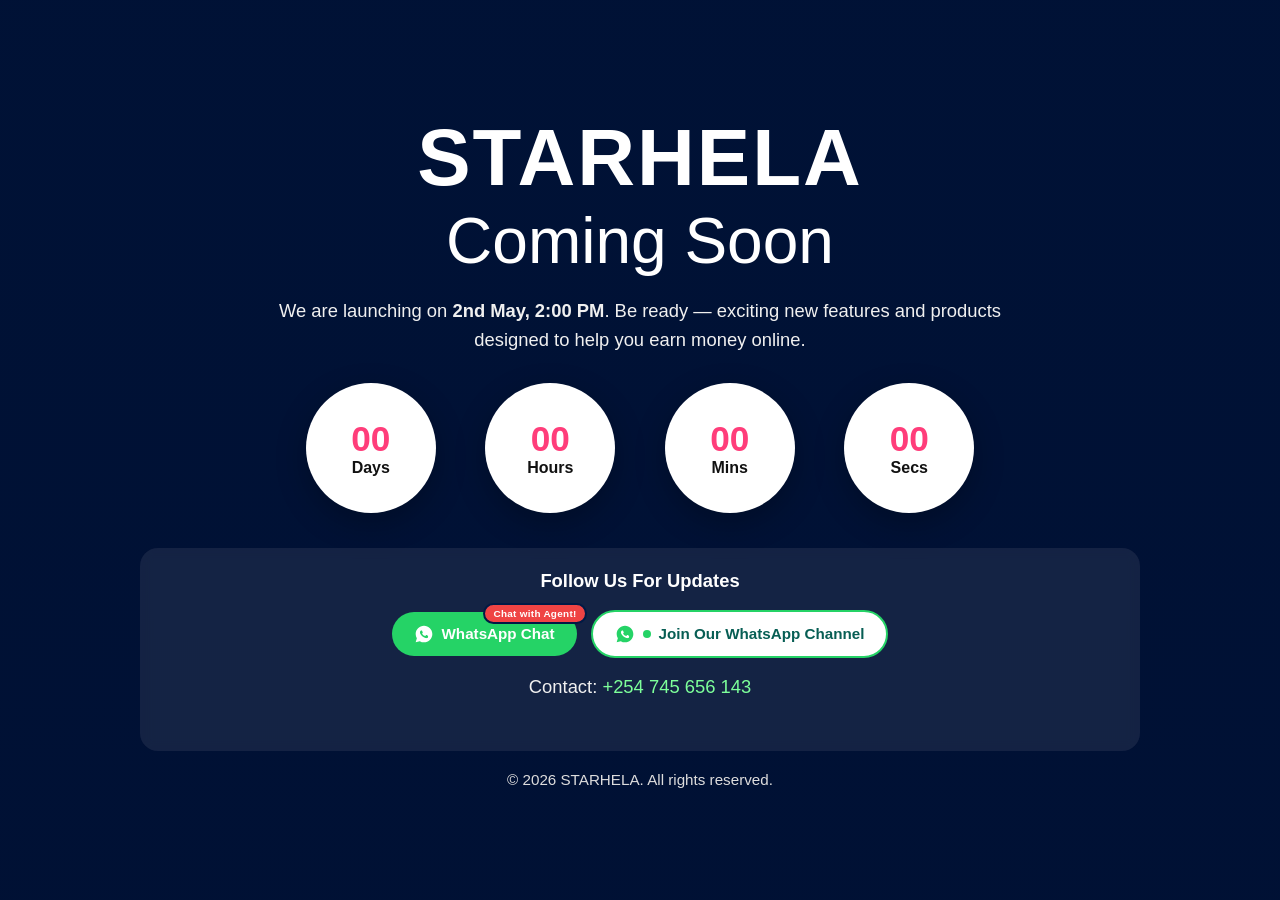
==== registration.html @ 4904d8a1 "Updated website" ====
<!doctype html>
<html lang="en">
  <head>
    <meta charset="UTF-8" />
    <meta name="viewport" content="width=device-width, initial-scale=1.0" />
    <title>STARHELA Coming Soon</title>
    <link
      rel="icon"
      type="image/svg+xml"
      href="data:image/svg+xml,%3Csvg xmlns='http://www.w3.org/2000/svg' viewBox='0 0 64 64'%3E%3Cdefs%3E%3CradialGradient id='bg' cx='50%25' cy='30%25' r='70%25'%3E%3Cstop offset='0%25' stop-color='%23a855f7'/%3E%3Cstop offset='50%25' stop-color='%236d28d9'/%3E%3Cstop offset='100%25' stop-color='%234c1d95'/%3E%3C/radialGradient%3E%3CradialGradient id='glow' cx='50%25' cy='30%25' r='60%25'%3E%3Cstop offset='0%25' stop-color='%23ec4899' stop-opacity='0.6'/%3E%3Cstop offset='100%25' stop-color='%236d28d9' stop-opacity='0'/%3E%3C/radialGradient%3E%3C/defs%3E%3Crect width='64' height='64' rx='14' fill='%230d0b1c'/%3E%3Crect width='64' height='64' rx='14' fill='url(%23glow)'/%3E%3Cpolygon points='32,6 38.5,22.5 56,22.5 42.5,33.5 48,50 32,40 16,50 21.5,33.5 8,22.5 25.5,22.5' fill='url(%23bg)' opacity='0.95'/%3E%3Cpolygon points='32,12 36.5,24.5 50,24.5 39.5,32 43.5,44 32,37 20.5,44 24.5,32 14,24.5 27.5,24.5' fill='rgba(255,255,255,0.08)'/%3E%3C/svg%3E"
    />
    <link
      rel="apple-touch-icon"
      href="data:image/svg+xml,%3Csvg xmlns='http://www.w3.org/2000/svg' viewBox='0 0 180 180'%3E%3Crect width='180' height='180' rx='40' fill='%230d0b1c'/%3E%3Cpolygon points='90,18 108,64 158,64 120,92 136,140 90,114 44,140 60,92 22,64 72,64' fill='%236d28d9' opacity='0.95'/%3E%3C/svg%3E"
    />

    <style>
      * {
        margin: 0;
        padding: 0;
        box-sizing: border-box;
      }

      body {
        font-family: Arial, Helvetica, sans-serif;
        background: #00153a;
        color: #fff;
        min-height: 100vh;
        overflow-x: hidden;
      }

      .hero {
        min-height: 100vh;
        background:
          linear-gradient(rgba(0, 15, 50, 0.55), rgba(0, 15, 50, 0.7)),
          url("https://images.unsplash.com/photo-1525625293386-3f8f99389edd?auto=format&fit=crop&w=1600&q=80")
            center/cover no-repeat;
        display: flex;
        align-items: center;
        justify-content: center;
        padding: 30px;
      }

      .container {
        max-width: 1000px;
        width: 100%;
        text-align: center;
      }

      h1 {
        font-size: clamp(3rem, 7vw, 5rem);
        letter-spacing: 2px;
      }

      h2 {
        font-size: clamp(2rem, 5vw, 4rem);
        font-weight: 300;
        margin-bottom: 18px;
      }

      p {
        font-size: 1.15rem;
        max-width: 760px;
        margin: 0 auto 28px;
        line-height: 1.6;
        color: #f0f0f0;
      }

      /* ── Countdown ── */
      .timer {
        display: grid;
        grid-template-columns: repeat(auto-fit, minmax(130px, 1fr));
        gap: 18px;
        max-width: 700px;
        margin: 25px auto;
      }

      .box {
        background: #fff;
        color: #111;
        border-radius: 50%;
        width: 130px;
        height: 130px;
        margin: auto;
        display: flex;
        flex-direction: column;
        justify-content: center;
        box-shadow: 0 10px 30px rgba(0, 0, 0, 0.25);
      }

      .num {
        font-size: 2.2rem;
        color: #ff3d7a;
        font-weight: 700;
      }
      .label {
        font-weight: 700;
        color: #111;
      }

      /* ── Contact card ── */
      .contact {
        margin-top: 35px;
        background: rgba(255, 255, 255, 0.08);
        padding: 22px 20px;
        border-radius: 18px;
        backdrop-filter: blur(6px);
      }

      .contact h3 {
        font-size: 1.15rem;
        margin-bottom: 4px;
      }

      /* ── Buttons row ── */
      .buttons {
        display: flex;
        gap: 14px;
        justify-content: center;
        flex-wrap: wrap;
        margin-top: 18px;
        align-items: center;
      }

      /* WhatsApp Chat — green pill */
      .wa-wrap {
        position: relative;
        display: inline-block;
      }

      .badge {
        position: absolute;
        top: -9px;
        right: -10px;
        background: #ef4444;
        color: #fff;
        font-size: 0.62rem;
        font-weight: 800;
        padding: 3px 8px;
        border-radius: 999px;
        border: 2px solid #001a45;
        white-space: nowrap;
        z-index: 2;
        letter-spacing: 0.3px;
        animation: bpulse 2s infinite;
      }

      @keyframes bpulse {
        0%,
        100% {
          transform: scale(1);
        }
        50% {
          transform: scale(1.13);
        }
      }

      .btn {
        display: inline-flex;
        align-items: center;
        gap: 8px;
        padding: 12px 22px;
        border-radius: 999px;
        background: #25d366;
        color: #fff;
        font-weight: 700;
        font-size: 0.95rem;
        text-decoration: none;
        transition:
          background 0.2s,
          transform 0.15s;
      }

      .btn:hover {
        background: #1ebe5a;
        transform: translateY(-1px);
        text-decoration: none;
      }
      .btn svg {
        width: 20px;
        height: 20px;
        flex-shrink: 0;
      }

      /* WhatsApp Channel — white pill */
      .btn-channel {
        display: inline-flex;
        align-items: center;
        gap: 8px;
        padding: 12px 22px;
        border-radius: 999px;
        background: #fff;
        color: #075e54;
        font-weight: 700;
        font-size: 0.95rem;
        text-decoration: none;
        border: 2px solid #25d366;
        transition:
          background 0.2s,
          transform 0.15s;
      }

      .btn-channel:hover {
        background: #e6faf0;
        transform: translateY(-1px);
        text-decoration: none;
      }
      .btn-channel svg {
        width: 20px;
        height: 20px;
        flex-shrink: 0;
      }

      .live-dot {
        width: 8px;
        height: 8px;
        background: #25d366;
        border-radius: 50%;
        display: inline-block;
        flex-shrink: 0;
        animation: bpulse 1.6s infinite;
      }

      /* ── Misc ── */
      a {
        color: #7dff9a;
        text-decoration: none;
      }
      a:hover {
        text-decoration: underline;
      }

      footer {
        margin-top: 20px;
        color: #ddd;
        font-size: 0.95rem;
      }
    </style>
  </head>
  <body>
    <section class="hero">
      <div class="container">
        <h1>STARHELA</h1>
        <h2>Coming Soon</h2>
        <p>
          We are launching on <strong>2nd May, 2:00 PM</strong>. Be ready —
          exciting new features and products designed to help you earn money
          online.
        </p>

        <div class="timer">
          <div class="box">
            <div class="num" id="days">00</div>
            <div class="label">Days</div>
          </div>
          <div class="box">
            <div class="num" id="hours">00</div>
            <div class="label">Hours</div>
          </div>
          <div class="box">
            <div class="num" id="mins">00</div>
            <div class="label">Mins</div>
          </div>
          <div class="box">
            <div class="num" id="secs">00</div>
            <div class="label">Secs</div>
          </div>
        </div>

        <div class="contact">
          <h3>Follow Us For Updates</h3>

          <div class="buttons">
            <!-- WhatsApp Chat with pulsing badge + pre-filled message -->
            <div class="wa-wrap">
              <div class="badge">Chat with Agent!</div>
              <a
                class="btn"
                href="https://wa.me/254745656143?text=Hello%2C%20I'm%20interested%20in%20Starhela.%20Add%20me%20to%20your%20pre-mentorship%20team."
                target="_blank"
                rel="noopener"
              >
                <svg
                  viewBox="0 0 24 24"
                  fill="currentColor"
                  xmlns="http://www.w3.org/2000/svg"
                >
                  <path
                    d="M12 2C6.477 2 2 6.477 2 12c0 1.89.525 3.66 1.438 5.168L2 22l4.975-1.418A9.953 9.953 0 0012 22c5.523 0 10-4.477 10-10S17.523 2 12 2zm4.898 13.766c-.205.576-1.2 1.1-1.654 1.17-.42.063-.948.09-1.53-.097-.353-.113-.806-.264-1.387-.517-2.44-1.054-4.03-3.507-4.152-3.67-.123-.163-.99-1.317-.99-2.513 0-1.197.627-1.786.85-2.03.222-.244.483-.305.644-.305.16 0 .32.002.46.009.148.007.346-.056.54.413.201.484.681 1.672.74 1.793.06.12.1.26.02.42-.08.16-.12.26-.24.4-.12.14-.252.312-.36.42-.12.12-.245.25-.105.49.14.24.62.964 1.33 1.563.913.786 1.685 1.03 1.925 1.145.24.115.38.097.52-.058.14-.155.6-.698.76-.937.16-.24.32-.2.54-.12.22.08 1.4.66 1.64.78.24.12.4.18.46.28.06.1.06.58-.145 1.155z"
                  />
                </svg>
                WhatsApp Chat
              </a>
            </div>

            <!-- WhatsApp Channel with live dot -->
            <a
              class="btn-channel"
              href="https://whatsapp.com/channel/0029Vb6b9yy7oQhYygIaY30X"
              target="_blank"
              rel="noopener"
            >
              <svg
                viewBox="0 0 24 24"
                fill="#25d366"
                xmlns="http://www.w3.org/2000/svg"
              >
                <path
                  d="M12 2C6.477 2 2 6.477 2 12c0 1.89.525 3.66 1.438 5.168L2 22l4.975-1.418A9.953 9.953 0 0012 22c5.523 0 10-4.477 10-10S17.523 2 12 2zm4.898 13.766c-.205.576-1.2 1.1-1.654 1.17-.42.063-.948.09-1.53-.097-.353-.113-.806-.264-1.387-.517-2.44-1.054-4.03-3.507-4.152-3.67-.123-.163-.99-1.317-.99-2.513 0-1.197.627-1.786.85-2.03.222-.244.483-.305.644-.305.16 0 .32.002.46.009.148.007.346-.056.54.413.201.484.681 1.672.74 1.793.06.12.1.26.02.42-.08.16-.12.26-.24.4-.12.14-.252.312-.36.42-.12.12-.245.25-.105.49.14.24.62.964 1.33 1.563.913.786 1.685 1.03 1.925 1.145.24.115.38.097.52-.058.14-.155.6-.698.76-.937.16-.24.32-.2.54-.12.22.08 1.4.66 1.64.78.24.12.4.18.46.28.06.1.06.58-.145 1.155z"
                />
              </svg>
              <span class="live-dot"></span>
              Join Our WhatsApp Channel
            </a>
          </div>

          <p style="margin-top: 14px">
            Contact: <a href="tel:+254745656143">+254 745 656 143</a>
          </p>
        </div>

        <footer>© 2026 STARHELA. All rights reserved.</footer>
      </div>
    </section>

    <script>
      const targetDate = new Date("2026-05-02T14:00:00");
      function updateCountdown() {
        const now = new Date();
        let diff = targetDate - now;
        if (diff < 0) diff = 0;
        const d = Math.floor(diff / (1000 * 60 * 60 * 24));
        const h = Math.floor((diff / (1000 * 60 * 60)) % 24);
        const m = Math.floor((diff / (1000 * 60)) % 60);
        const s = Math.floor((diff / 1000) % 60);
        document.getElementById("days").textContent = String(d).padStart(
          2,
          "0",
        );
        document.getElementById("hours").textContent = String(h).padStart(
          2,
          "0",
        );
        document.getElementById("mins").textContent = String(m).padStart(
          2,
          "0",
        );
        document.getElementById("secs").textContent = String(s).padStart(
          2,
          "0",
        );
      }
      updateCountdown();
      setInterval(updateCountdown, 1000);
    </script>
  </body>
</html>
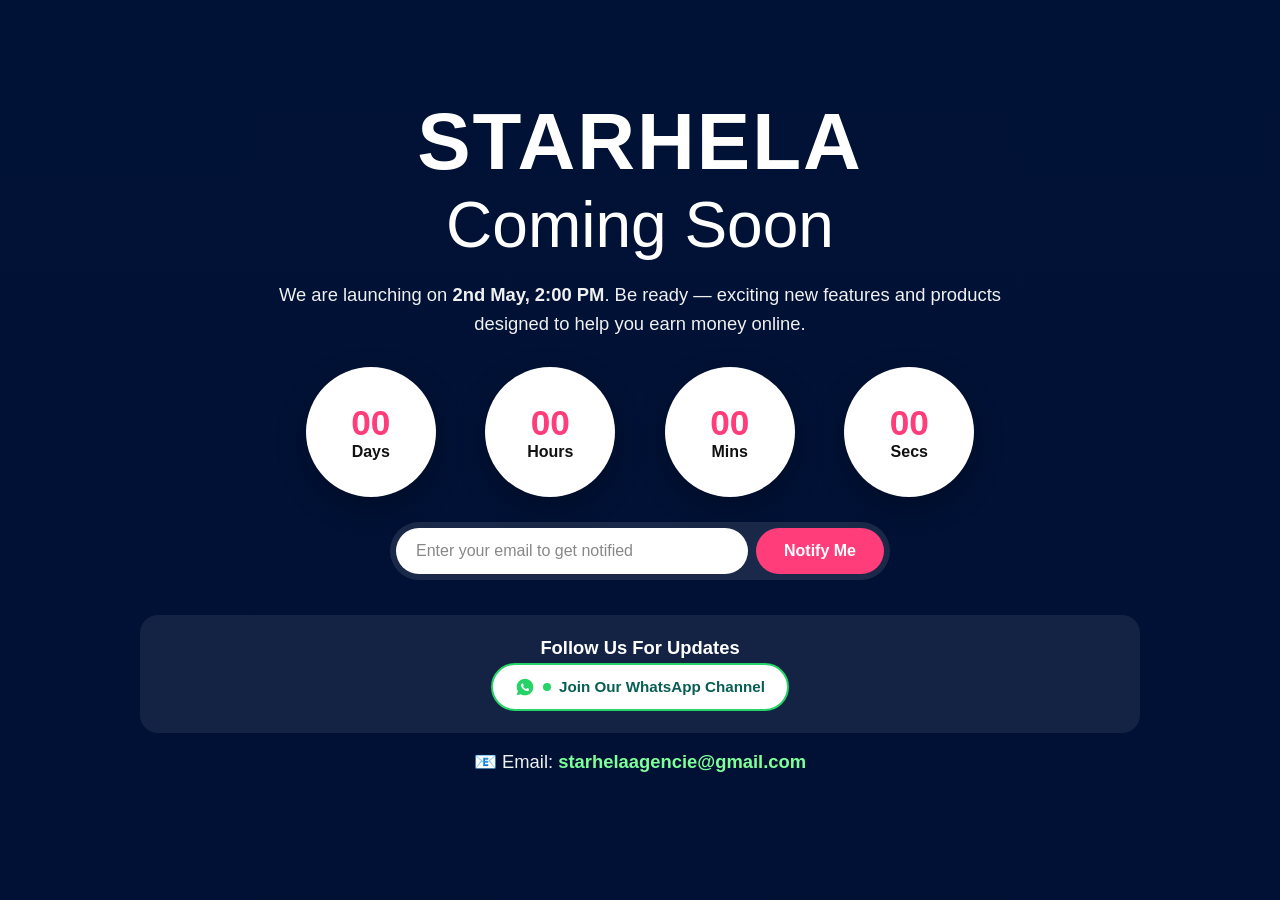
==== commit ff9f72f3: "Updated website" ====
--- a/registration.html
+++ b/registration.html
@@ -66,7 +66,6 @@
         color: #f0f0f0;
       }
 
-      /* ── Countdown ── */
       .timer {
         display: grid;
         grid-template-columns: repeat(auto-fit, minmax(130px, 1fr));
@@ -98,7 +97,80 @@
         color: #111;
       }
 
-      /* ── Contact card ── */
+      .email-capture {
+        margin: 20px auto 0;
+        max-width: 500px;
+        background: rgba(255, 255, 255, 0.1);
+        backdrop-filter: blur(8px);
+        border-radius: 60px;
+        padding: 6px;
+        display: flex;
+        gap: 8px;
+        flex-wrap: wrap;
+        justify-content: center;
+      }
+
+      .email-capture input {
+        flex: 1;
+        min-width: 200px;
+        padding: 14px 20px;
+        border: none;
+        border-radius: 50px;
+        font-size: 1rem;
+        background: #fff;
+        color: #111;
+        outline: none;
+      }
+
+      .email-capture input::placeholder {
+        color: #888;
+      }
+
+      .email-capture button {
+        background: #ff3d7a;
+        color: #fff;
+        border: none;
+        padding: 14px 28px;
+        border-radius: 50px;
+        font-weight: 700;
+        font-size: 1rem;
+        cursor: pointer;
+        transition: all 0.2s;
+        white-space: nowrap;
+      }
+
+      .email-capture button:hover {
+        background: #e62e68;
+        transform: scale(1.02);
+      }
+
+      .email-capture button:disabled {
+        background: #999;
+        cursor: not-allowed;
+        transform: none;
+      }
+
+      .success-msg {
+        margin-top: 12px;
+        font-size: 0.85rem;
+        color: #7dff9a;
+        display: none;
+      }
+
+      .error-msg {
+        margin-top: 12px;
+        font-size: 0.85rem;
+        color: #ff8888;
+        display: none;
+      }
+
+      .loading-msg {
+        margin-top: 12px;
+        font-size: 0.85rem;
+        color: #ffd966;
+        display: none;
+      }
+
       .contact {
         margin-top: 35px;
         background: rgba(255, 255, 255, 0.08);
@@ -112,7 +184,6 @@
         margin-bottom: 4px;
       }
 
-      /* ── Buttons row ── */
       .buttons {
         display: flex;
         gap: 14px;
@@ -122,7 +193,6 @@
         align-items: center;
       }
 
-      /* WhatsApp Chat — green pill */
       .wa-wrap {
         position: relative;
         display: inline-block;
@@ -182,7 +252,6 @@
         flex-shrink: 0;
       }
 
-      /* WhatsApp Channel — white pill */
       .btn-channel {
         display: inline-flex;
         align-items: center;
@@ -221,7 +290,15 @@
         animation: bpulse 1.6s infinite;
       }
 
-      /* ── Misc ── */
+      .email-link {
+        color: #7dff9a;
+        font-weight: 600;
+        text-decoration: none;
+      }
+      .email-link:hover {
+        text-decoration: underline;
+      }
+
       a {
         color: #7dff9a;
         text-decoration: none;
@@ -234,6 +311,29 @@
         margin-top: 20px;
         color: #ddd;
         font-size: 0.95rem;
+      }
+
+      @media (max-width: 480px) {
+        .box {
+          width: 90px;
+          height: 90px;
+        }
+        .num {
+          font-size: 1.5rem;
+        }
+        .label {
+          font-size: 0.75rem;
+        }
+        .email-capture {
+          border-radius: 30px;
+        }
+        .email-capture input {
+          padding: 10px 16px;
+          min-width: 160px;
+        }
+        .email-capture button {
+          padding: 10px 20px;
+        }
       }
     </style>
   </head>
@@ -267,63 +367,62 @@
           </div>
         </div>
 
+        <!-- Email Capture Form - Connected to Formspree -->
+        <div class="email-capture">
+          <input
+            type="email"
+            id="visitorEmail"
+            placeholder="Enter your email to get notified"
+            required
+          />
+          <button id="notifyBtn">Notify Me</button>
+        </div>
+        <div id="loadingMsg" class="loading-msg">⏳ Submitting...</div>
+        <div id="successMsg" class="success-msg">
+          ✓ Thanks! We'll notify you at <span id="submittedEmail"></span>
+        </div>
+        <div id="errorMsg" class="error-msg">
+          ✗ Something went wrong. Please try again or contact us directly.
+        </div>
+
         <div class="contact">
           <h3>Follow Us For Updates</h3>
-
-          <div class="buttons">
-            <!-- WhatsApp Chat with pulsing badge + pre-filled message -->
-            <div class="wa-wrap">
-              <div class="badge">Chat with Agent!</div>
-              <a
-                class="btn"
-                href="https://wa.me/254745656143?text=Hello%2C%20I'm%20interested%20in%20Starhela.%20Add%20me%20to%20your%20pre-mentorship%20team."
-                target="_blank"
-                rel="noopener"
-              >
-                <svg
-                  viewBox="0 0 24 24"
-                  fill="currentColor"
-                  xmlns="http://www.w3.org/2000/svg"
-                >
-                  <path
-                    d="M12 2C6.477 2 2 6.477 2 12c0 1.89.525 3.66 1.438 5.168L2 22l4.975-1.418A9.953 9.953 0 0012 22c5.523 0 10-4.477 10-10S17.523 2 12 2zm4.898 13.766c-.205.576-1.2 1.1-1.654 1.17-.42.063-.948.09-1.53-.097-.353-.113-.806-.264-1.387-.517-2.44-1.054-4.03-3.507-4.152-3.67-.123-.163-.99-1.317-.99-2.513 0-1.197.627-1.786.85-2.03.222-.244.483-.305.644-.305.16 0 .32.002.46.009.148.007.346-.056.54.413.201.484.681 1.672.74 1.793.06.12.1.26.02.42-.08.16-.12.26-.24.4-.12.14-.252.312-.36.42-.12.12-.245.25-.105.49.14.24.62.964 1.33 1.563.913.786 1.685 1.03 1.925 1.145.24.115.38.097.52-.058.14-.155.6-.698.76-.937.16-.24.32-.2.54-.12.22.08 1.4.66 1.64.78.24.12.4.18.46.28.06.1.06.58-.145 1.155z"
-                  />
-                </svg>
-                WhatsApp Chat
-              </a>
-            </div>
-
-            <!-- WhatsApp Channel with live dot -->
-            <a
-              class="btn-channel"
-              href="https://whatsapp.com/channel/0029Vb6b9yy7oQhYygIaY30X"
-              target="_blank"
-              rel="noopener"
+          <a
+            class="btn-channel"
+            href="https://whatsapp.com/channel/0029Vb6b9yy7oQhYygIaY30X"
+            target="_blank"
+            rel="noopener"
+          >
+            <svg
+              viewBox="0 0 24 24"
+              fill="#25d366"
+              xmlns="http://www.w3.org/2000/svg"
             >
-              <svg
-                viewBox="0 0 24 24"
-                fill="#25d366"
-                xmlns="http://www.w3.org/2000/svg"
-              >
-                <path
-                  d="M12 2C6.477 2 2 6.477 2 12c0 1.89.525 3.66 1.438 5.168L2 22l4.975-1.418A9.953 9.953 0 0012 22c5.523 0 10-4.477 10-10S17.523 2 12 2zm4.898 13.766c-.205.576-1.2 1.1-1.654 1.17-.42.063-.948.09-1.53-.097-.353-.113-.806-.264-1.387-.517-2.44-1.054-4.03-3.507-4.152-3.67-.123-.163-.99-1.317-.99-2.513 0-1.197.627-1.786.85-2.03.222-.244.483-.305.644-.305.16 0 .32.002.46.009.148.007.346-.056.54.413.201.484.681 1.672.74 1.793.06.12.1.26.02.42-.08.16-.12.26-.24.4-.12.14-.252.312-.36.42-.12.12-.245.25-.105.49.14.24.62.964 1.33 1.563.913.786 1.685 1.03 1.925 1.145.24.115.38.097.52-.058.14-.155.6-.698.76-.937.16-.24.32-.2.54-.12.22.08 1.4.66 1.64.78.24.12.4.18.46.28.06.1.06.58-.145 1.155z"
-                />
-              </svg>
-              <span class="live-dot"></span>
-              Join Our WhatsApp Channel
-            </a>
-          </div>
-
-          <p style="margin-top: 14px">
-            Contact: <a href="tel:+254745656143">+254 745 656 143</a>
-          </p>
+              <path
+                d="M12 2C6.477 2 2 6.477 2 12c0 1.89.525 3.66 1.438 5.168L2 22l4.975-1.418A9.953 9.953 0 0012 22c5.523 0 10-4.477 10-10S17.523 2 12 2zm4.898 13.766c-.205.576-1.2 1.1-1.654 1.17-.42.063-.948.09-1.53-.097-.353-.113-.806-.264-1.387-.517-2.44-1.054-4.03-3.507-4.152-3.67-.123-.163-.99-1.317-.99-2.513 0-1.197.627-1.786.85-2.03.222-.244.483-.305.644-.305.16 0 .32.002.46.009.148.007.346-.056.54.413.201.484.681 1.672.74 1.793.06.12.1.26.02.42-.08.16-.12.26-.24.4-.12.14-.252.312-.36.42-.12.12-.245.25-.105.49.14.24.62.964 1.33 1.563.913.786 1.685 1.03 1.925 1.145.24.115.38.097.52-.058.14-.155.6-.698.76-.937.16-.24.32-.2.54-.12.22.08 1.4.66 1.64.78.24.12.4.18.46.28.06.1.06.58-.145 1.155z"
+              />
+            </svg>
+            <span class="live-dot"></span>
+            Join Our WhatsApp Channel
+          </a>
         </div>
 
-        <footer>© 2026 STARHELA. All rights reserved.</footer>
+        <p style="margin-top: 14px">
+          📧 Email:
+          <a href="mailto:starhelaagencie@gmail.com" class="email-link"
+            >starhelaagencie@gmail.com</a
+          >
+        </p>
       </div>
     </section>
 
     <script>
+      // ============================================
+      // FORMSPREE INTEGRATION
+
+      const FORMSPREE_URL = "https://formspree.io/f/xvzddnwq";
+
+      // Countdown timer
       const targetDate = new Date("2026-05-02T14:00:00");
       function updateCountdown() {
         const now = new Date();
@@ -352,6 +451,101 @@
       }
       updateCountdown();
       setInterval(updateCountdown, 1000);
+
+      // Email capture elements
+      const notifyBtn = document.getElementById("notifyBtn");
+      const emailInput = document.getElementById("visitorEmail");
+      const successMsg = document.getElementById("successMsg");
+      const errorMsg = document.getElementById("errorMsg");
+      const loadingMsg = document.getElementById("loadingMsg");
+      const submittedEmailSpan = document.getElementById("submittedEmail");
+
+      function hideMessages() {
+        successMsg.style.display = "none";
+        errorMsg.style.display = "none";
+        loadingMsg.style.display = "none";
+      }
+
+      function saveToLocalStorage(email) {
+        let emails = JSON.parse(
+          localStorage.getItem("starhela_emails") || "[]",
+        );
+        if (!emails.includes(email)) {
+          emails.push(email);
+          localStorage.setItem("starhela_emails", JSON.stringify(emails));
+        }
+      }
+
+      async function submitToFormspree(email) {
+        const response = await fetch(FORMSPREE_URL, {
+          method: "POST",
+          headers: {
+            "Content-Type": "application/json",
+            Accept: "application/json",
+          },
+          body: JSON.stringify({ email: email }),
+        });
+
+        if (response.ok) {
+          return true;
+        } else {
+          const data = await response.json();
+          throw new Error(data.error || "Formspree error");
+        }
+      }
+
+      notifyBtn.addEventListener("click", async () => {
+        const email = emailInput.value.trim();
+
+        // Validate email
+        if (!email || !email.includes("@") || !email.includes(".")) {
+          alert("Please enter a valid email address (e.g., name@example.com)");
+          return;
+        }
+
+        hideMessages();
+        loadingMsg.style.display = "block";
+        notifyBtn.disabled = true;
+
+        try {
+          // Submit to Formspree - THIS WILL EMAIL YOU AUTOMATICALLY!
+          await submitToFormspree(email);
+
+          // Save to localStorage as backup
+          saveToLocalStorage(email);
+
+          // Show success to user
+          submittedEmailSpan.textContent = email;
+          loadingMsg.style.display = "none";
+          successMsg.style.display = "block";
+          emailInput.value = "";
+
+          // Auto-hide success message after 5 seconds
+          setTimeout(() => {
+            successMsg.style.display = "none";
+          }, 5000);
+        } catch (err) {
+          console.error("Submission error:", err);
+          loadingMsg.style.display = "none";
+          errorMsg.style.display = "block";
+
+          setTimeout(() => {
+            errorMsg.style.display = "none";
+          }, 5000);
+        } finally {
+          notifyBtn.disabled = false;
+        }
+      });
+
+      // Allow Enter key to submit
+      emailInput.addEventListener("keypress", (e) => {
+        if (e.key === "Enter") {
+          notifyBtn.click();
+        }
+      });
+
+      // Console log for debugging (remove in production)
+      console.log("✅ Formspree connected! Endpoint:", FORMSPREE_URL);
     </script>
   </body>
 </html>
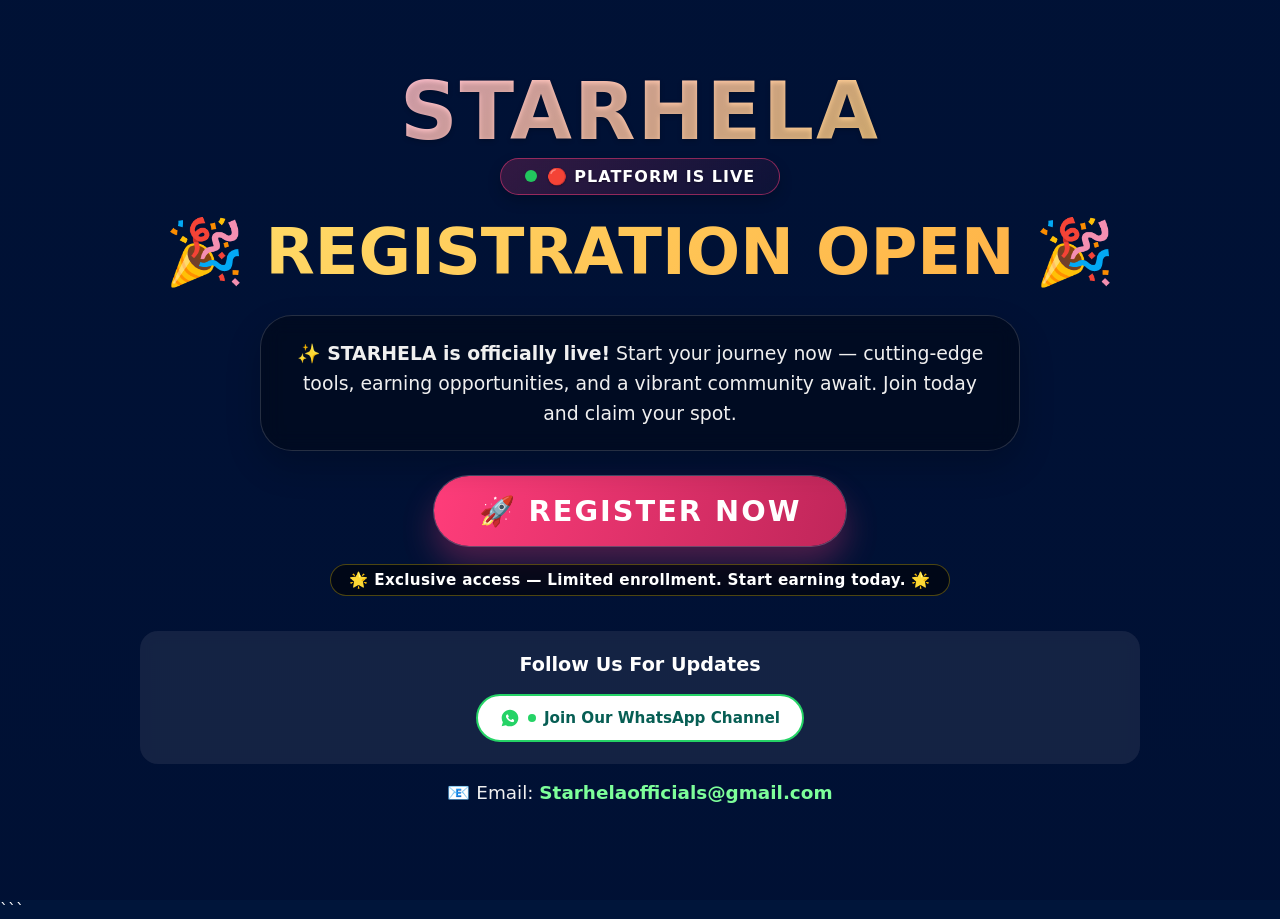
==== commit 46ae9775: "Updated website" ====
--- a/registration.html
+++ b/registration.html
@@ -2,8 +2,11 @@
 <html lang="en">
   <head>
     <meta charset="UTF-8" />
-    <meta name="viewport" content="width=device-width, initial-scale=1.0" />
-    <title>STARHELA Coming Soon</title>
+    <meta
+      name="viewport"
+      content="width=device-width, initial-scale=1.0, maximum-scale=1.0, user-scalable=yes"
+    />
+    <title>STARHELA — Platform is Live</title>
     <link
       rel="icon"
       type="image/svg+xml"
@@ -13,7 +16,6 @@
       rel="apple-touch-icon"
       href="data:image/svg+xml,%3Csvg xmlns='http://www.w3.org/2000/svg' viewBox='0 0 180 180'%3E%3Crect width='180' height='180' rx='40' fill='%230d0b1c'/%3E%3Cpolygon points='90,18 108,64 158,64 120,92 136,140 90,114 44,140 60,92 22,64 72,64' fill='%236d28d9' opacity='0.95'/%3E%3C/svg%3E"
     />
-
     <style>
       * {
         margin: 0;
@@ -22,7 +24,7 @@
       }
 
       body {
-        font-family: Arial, Helvetica, sans-serif;
+        font-family: "Segoe UI", system-ui, "Arial", sans-serif;
         background: #00153a;
         color: #fff;
         min-height: 100vh;
@@ -32,7 +34,7 @@
       .hero {
         min-height: 100vh;
         background:
-          linear-gradient(rgba(0, 15, 50, 0.55), rgba(0, 15, 50, 0.7)),
+          linear-gradient(rgba(0, 15, 50, 0.6), rgba(0, 15, 50, 0.75)),
           url("https://images.unsplash.com/photo-1525625293386-3f8f99389edd?auto=format&fit=crop&w=1600&q=80")
             center/cover no-repeat;
         display: flex;
@@ -50,6 +52,11 @@
       h1 {
         font-size: clamp(3rem, 7vw, 5rem);
         letter-spacing: 2px;
+        background: linear-gradient(135deg, #ffb7f2, #ffd966);
+        -webkit-background-clip: text;
+        background-clip: text;
+        color: transparent;
+        text-shadow: 0 2px 5px rgba(0, 0, 0, 0.2);
       }
 
       h2 {
@@ -75,8 +82,8 @@
       }
 
       .box {
-        background: #fff;
-        color: #111;
+        background: rgba(255, 255, 255, 0.92);
+        backdrop-filter: blur(4px);
         border-radius: 50%;
         width: 130px;
         height: 130px;
@@ -84,23 +91,71 @@
         display: flex;
         flex-direction: column;
         justify-content: center;
-        box-shadow: 0 10px 30px rgba(0, 0, 0, 0.25);
+        box-shadow: 0 15px 35px rgba(0, 0, 0, 0.3);
+        transition: transform 0.2s;
+      }
+      .box:hover {
+        transform: scale(1.02);
       }
 
       .num {
-        font-size: 2.2rem;
+        font-size: 2.5rem;
         color: #ff3d7a;
-        font-weight: 700;
+        font-weight: 800;
       }
       .label {
         font-weight: 700;
         color: #111;
-      }
-
+        letter-spacing: 1px;
+      }
+
+      /* Registration mega button (hidden initially) */
+      .registration-block {
+        margin: 25px auto 20px;
+        text-align: center;
+        display: none;
+        animation: fadeZoom 0.7s cubic-bezier(0.2, 0.9, 0.4, 1.1);
+      }
+      .register-btn {
+        background: linear-gradient(105deg, #ff3d7a 0%, #e6326b 100%);
+        border: none;
+        padding: 18px 45px;
+        font-size: 1.8rem;
+        font-weight: 800;
+        border-radius: 80px;
+        color: white;
+        cursor: pointer;
+        transition: all 0.25s ease;
+        box-shadow:
+          0 12px 28px rgba(0, 0, 0, 0.3),
+          0 0 0 1px rgba(255, 255, 255, 0.2);
+        font-family: inherit;
+        letter-spacing: 2px;
+      }
+      .register-btn:hover {
+        transform: scale(1.02) translateY(-3px);
+        background: linear-gradient(105deg, #ff2060, #dc2c60);
+        box-shadow: 0 20px 35px rgba(0, 0, 0, 0.4);
+      }
+      .register-btn:active {
+        transform: scale(0.98);
+      }
+      .register-hint {
+        margin-top: 15px;
+        font-size: 0.95rem;
+        background: rgba(0, 0, 0, 0.5);
+        display: inline-block;
+        padding: 6px 18px;
+        border-radius: 50px;
+        backdrop-filter: blur(8px);
+        font-weight: 500;
+      }
+
+      /* email capture group — will be hidden after launch via JS */
       .email-capture {
         margin: 20px auto 0;
         max-width: 500px;
-        background: rgba(255, 255, 255, 0.1);
+        background: rgba(255, 255, 255, 0.12);
         backdrop-filter: blur(8px);
         border-radius: 60px;
         padding: 6px;
@@ -120,10 +175,6 @@
         background: #fff;
         color: #111;
         outline: none;
-      }
-
-      .email-capture input::placeholder {
-        color: #888;
       }
 
       .email-capture button {
@@ -171,6 +222,7 @@
         display: none;
       }
 
+      /* contact section and badges */
       .contact {
         margin-top: 35px;
         background: rgba(255, 255, 255, 0.08);
@@ -180,8 +232,8 @@
       }
 
       .contact h3 {
-        font-size: 1.15rem;
-        margin-bottom: 4px;
+        font-size: 1.2rem;
+        margin-bottom: 8px;
       }
 
       .buttons {
@@ -211,7 +263,6 @@
         border: 2px solid #001a45;
         white-space: nowrap;
         z-index: 2;
-        letter-spacing: 0.3px;
         animation: bpulse 2s infinite;
       }
 
@@ -222,6 +273,17 @@
         }
         50% {
           transform: scale(1.13);
+        }
+      }
+
+      @keyframes fadeZoom {
+        0% {
+          opacity: 0;
+          transform: scale(0.92);
+        }
+        100% {
+          opacity: 1;
+          transform: scale(1);
         }
       }
 
@@ -299,30 +361,133 @@
         text-decoration: underline;
       }
 
-      a {
-        color: #7dff9a;
-        text-decoration: none;
-      }
-      a:hover {
-        text-decoration: underline;
-      }
-
       footer {
         margin-top: 20px;
         color: #ddd;
         font-size: 0.95rem;
       }
 
+      /* Hide timer container when registration mode is active */
+      .timer-container.hide-timer {
+        display: none;
+      }
+
+      .info-after-launch {
+        background: rgba(0, 0, 0, 0.4);
+        padding: 8px 14px;
+        border-radius: 60px;
+        display: inline-block;
+        margin-top: 6px;
+        font-size: 0.9rem;
+      }
+
+      /* ========= POST-LAUNCH ENHANCEMENTS ========= */
+      /* Premium live badge styling */
+      .live-premium-badge {
+        display: inline-flex;
+        align-items: center;
+        gap: 10px;
+        background: linear-gradient(
+          135deg,
+          rgba(255, 61, 122, 0.2),
+          rgba(255, 61, 122, 0.05)
+        );
+        backdrop-filter: blur(12px);
+        padding: 8px 24px;
+        border-radius: 60px;
+        border: 1px solid rgba(255, 61, 122, 0.5);
+        margin-bottom: 20px;
+        box-shadow: 0 6px 14px rgba(0, 0, 0, 0.2);
+      }
+      .pulse-indicator {
+        width: 12px;
+        height: 12px;
+        background: #22c55e;
+        border-radius: 50%;
+        box-shadow: 0 0 0 0 rgba(34, 197, 94, 0.6);
+        animation: livePulse 1.5s infinite;
+      }
+      @keyframes livePulse {
+        0% {
+          box-shadow: 0 0 0 0 rgba(34, 197, 94, 0.7);
+        }
+        70% {
+          box-shadow: 0 0 0 10px rgba(34, 197, 94, 0);
+        }
+        100% {
+          box-shadow: 0 0 0 0 rgba(34, 197, 94, 0);
+        }
+      }
+      .live-premium-badge span {
+        font-weight: 700;
+        letter-spacing: 1px;
+        color: #fff;
+        text-shadow: 0 1px 2px rgba(0, 0, 0, 0.3);
+      }
+      /* Post-launch headline polish */
+      .post-launch-headline {
+        background: linear-gradient(135deg, #ffd966, #ffb347);
+        -webkit-background-clip: text;
+        background-clip: text;
+        color: transparent;
+        font-weight: 700;
+      }
+      /* Enhanced description card */
+      .post-launch-description {
+        background: rgba(0, 0, 0, 0.35);
+        backdrop-filter: blur(10px);
+        border-radius: 32px;
+        padding: 22px 28px;
+        margin: 25px auto 20px;
+        max-width: 760px;
+        border: 1px solid rgba(255, 255, 255, 0.15);
+        box-shadow: 0 15px 35px rgba(0, 0, 0, 0.2);
+      }
+      .post-launch-description p {
+        margin: 0;
+        font-size: 1.18rem;
+        font-weight: 500;
+      }
+      /* registration button premium hover */
+      .register-btn-premium {
+        background: linear-gradient(105deg, #ff3d7a, #c0265a);
+        box-shadow:
+          0 18px 32px rgba(255, 61, 122, 0.3),
+          0 0 0 1px rgba(255, 255, 255, 0.25);
+        transition: all 0.3s cubic-bezier(0.2, 0.9, 0.4, 1.1);
+      }
+      .register-btn-premium:hover {
+        transform: scale(1.03) translateY(-4px);
+        box-shadow: 0 28px 40px rgba(255, 61, 122, 0.4);
+      }
+      /* hint styled better */
+      .premium-hint {
+        background: rgba(0, 0, 0, 0.55);
+        backdrop-filter: blur(10px);
+        font-weight: 600;
+        letter-spacing: 0.3px;
+        border: 1px solid rgba(255, 215, 0, 0.3);
+        margin-top: 18px;
+      }
+      /* Hide email capture group instantly after launch */
+      .email-capture.hide-email-group {
+        display: none !important;
+      }
+
       @media (max-width: 480px) {
         .box {
           width: 90px;
           height: 90px;
         }
         .num {
-          font-size: 1.5rem;
+          font-size: 1.7rem;
         }
         .label {
-          font-size: 0.75rem;
+          font-size: 0.7rem;
+        }
+        .register-btn {
+          font-size: 1.3rem;
+          padding: 14px 30px;
         }
         .email-capture {
           border-radius: 30px;
@@ -333,6 +498,9 @@
         }
         .email-capture button {
           padding: 10px 20px;
+        }
+        .post-launch-description {
+          padding: 16px 18px;
         }
       }
     </style>
@@ -341,34 +509,47 @@
     <section class="hero">
       <div class="container">
         <h1>STARHELA</h1>
-        <h2>Coming Soon</h2>
-        <p>
+        <h2 id="mainHeadline">Coming Soon</h2>
+        <p id="descriptionText">
           We are launching on <strong>2nd May, 2:00 PM</strong>. Be ready —
           exciting new features and products designed to help you earn money
           online.
         </p>
 
-        <div class="timer">
-          <div class="box">
-            <div class="num" id="days">00</div>
-            <div class="label">Days</div>
-          </div>
-          <div class="box">
-            <div class="num" id="hours">00</div>
-            <div class="label">Hours</div>
-          </div>
-          <div class="box">
-            <div class="num" id="mins">00</div>
-            <div class="label">Mins</div>
-          </div>
-          <div class="box">
-            <div class="num" id="secs">00</div>
-            <div class="label">Secs</div>
+        <!-- TIMER SECTION (will be hidden after launch) -->
+        <div id="timerWrapper" class="timer-container">
+          <div class="timer">
+            <div class="box">
+              <div class="num" id="days">00</div>
+              <div class="label">Days</div>
+            </div>
+            <div class="box">
+              <div class="num" id="hours">00</div>
+              <div class="label">Hours</div>
+            </div>
+            <div class="box">
+              <div class="num" id="mins">00</div>
+              <div class="label">Mins</div>
+            </div>
+            <div class="box">
+              <div class="num" id="secs">00</div>
+              <div class="label">Secs</div>
+            </div>
           </div>
         </div>
 
-        <!-- Email Capture Form - Connected to Formspree -->
-        <div class="email-capture">
+        <!-- REGISTRATION BUTTON BLOCK (appears automatically after launch) -->
+        <div id="registrationBlock" class="registration-block">
+          <button id="dynamicRegisterBtn" class="register-btn">
+            🚀 REGISTER NOW
+          </button>
+          <div class="register-hint">
+            ✨ Limited spots – Join the STARHELA community ✨
+          </div>
+        </div>
+
+        <!-- Email Capture Form - will be hidden after launch -->
+        <div id="emailCaptureGroup" class="email-capture">
           <input
             type="email"
             id="visitorEmail"
@@ -387,165 +568,331 @@
 
         <div class="contact">
           <h3>Follow Us For Updates</h3>
-          <a
-            class="btn-channel"
-            href="https://whatsapp.com/channel/0029Vb6b9yy7oQhYygIaY30X"
-            target="_blank"
-            rel="noopener"
-          >
-            <svg
-              viewBox="0 0 24 24"
-              fill="#25d366"
-              xmlns="http://www.w3.org/2000/svg"
+          <div class="buttons">
+            <a
+              class="btn-channel"
+              href="https://whatsapp.com/channel/0029VbD0NZf0VycJyk85mq16"
+              target="_blank"
+              rel="noopener"
             >
-              <path
-                d="M12 2C6.477 2 2 6.477 2 12c0 1.89.525 3.66 1.438 5.168L2 22l4.975-1.418A9.953 9.953 0 0012 22c5.523 0 10-4.477 10-10S17.523 2 12 2zm4.898 13.766c-.205.576-1.2 1.1-1.654 1.17-.42.063-.948.09-1.53-.097-.353-.113-.806-.264-1.387-.517-2.44-1.054-4.03-3.507-4.152-3.67-.123-.163-.99-1.317-.99-2.513 0-1.197.627-1.786.85-2.03.222-.244.483-.305.644-.305.16 0 .32.002.46.009.148.007.346-.056.54.413.201.484.681 1.672.74 1.793.06.12.1.26.02.42-.08.16-.12.26-.24.4-.12.14-.252.312-.36.42-.12.12-.245.25-.105.49.14.24.62.964 1.33 1.563.913.786 1.685 1.03 1.925 1.145.24.115.38.097.52-.058.14-.155.6-.698.76-.937.16-.24.32-.2.54-.12.22.08 1.4.66 1.64.78.24.12.4.18.46.28.06.1.06.58-.145 1.155z"
-              />
-            </svg>
-            <span class="live-dot"></span>
-            Join Our WhatsApp Channel
-          </a>
+              <svg
+                viewBox="0 0 24 24"
+                fill="#25d366"
+                xmlns="http://www.w3.org/2000/svg"
+                width="20"
+                height="20"
+              >
+                <path
+                  d="M12 2C6.477 2 2 6.477 2 12c0 1.89.525 3.66 1.438 5.168L2 22l4.975-1.418A9.953 9.953 0 0012 22c5.523 0 10-4.477 10-10S17.523 2 12 2zm4.898 13.766c-.205.576-1.2 1.1-1.654 1.17-.42.063-.948.09-1.53-.097-.353-.113-.806-.264-1.387-.517-2.44-1.054-4.03-3.507-4.152-3.67-.123-.163-.99-1.317-.99-2.513 0-1.197.627-1.786.85-2.03.222-.244.483-.305.644-.305.16 0 .32.002.46.009.148.007.346-.056.54.413.201.484.681 1.672.74 1.793.06.12.1.26.02.42-.08.16-.12.26-.24.4-.12.14-.252.312-.36.42-.12.12-.245.25-.105.49.14.24.62.964 1.33 1.563.913.786 1.685 1.03 1.925 1.145.24.115.38.097.52-.058.14-.155.6-.698.76-.937.16-.24.32-.2.54-.12.22.08 1.4.66 1.64.78.24.12.4.18.46.28.06.1.06.58-.145 1.155z"
+                />
+              </svg>
+              <span class="live-dot"></span> Join Our WhatsApp Channel
+            </a>
+          </div>
         </div>
 
         <p style="margin-top: 14px">
           📧 Email:
-          <a href="mailto:starhelaagencie@gmail.com" class="email-link"
-            >starhelaagencie@gmail.com</a
+          <a href="mailto:starhelaofficials@gmail.com" class="email-link"
+            >Starhelaofficials@gmail.com</a
           >
         </p>
       </div>
     </section>
 
     <script>
-      // ============================================
-      // FORMSPREE INTEGRATION
-
-      const FORMSPREE_URL = "https://formspree.io/f/xvzddnwq";
-
-      // Countdown timer
-      const targetDate = new Date("2026-05-02T14:00:00");
-      function updateCountdown() {
-        const now = new Date();
-        let diff = targetDate - now;
-        if (diff < 0) diff = 0;
-        const d = Math.floor(diff / (1000 * 60 * 60 * 24));
-        const h = Math.floor((diff / (1000 * 60 * 60)) % 24);
-        const m = Math.floor((diff / (1000 * 60)) % 60);
-        const s = Math.floor((diff / 1000) % 60);
-        document.getElementById("days").textContent = String(d).padStart(
-          2,
-          "0",
+      (function () {
+        // --- CONFIGURATION ---
+        const TARGET_DATE_STR = "2026-05-02T14:00:00"; // May 2, 2026 2:00 PM
+        const REGISTER_URL = "https://starhela.com/register.php?ref=sydney";
+
+        // DOM elements
+        const timerContainer = document.getElementById("timerWrapper");
+        const registrationDiv = document.getElementById("registrationBlock");
+        const daysSpan = document.getElementById("days");
+        const hoursSpan = document.getElementById("hours");
+        const minsSpan = document.getElementById("mins");
+        const secsSpan = document.getElementById("secs");
+        const mainHeadline = document.getElementById("mainHeadline");
+        const descriptionPara = document.getElementById("descriptionText");
+        const registerBtn = document.getElementById("dynamicRegisterBtn");
+        const emailCaptureGroup = document.getElementById("emailCaptureGroup");
+
+        // Helper: check if launch time has passed
+        function isLaunchTimePassed(targetDateObj) {
+          const now = new Date();
+          return now >= targetDateObj;
+        }
+
+        // Enhanced post-launch UI improvements: modern, polished with badge and card
+        function enhancePostLaunchUI() {
+          // 1) Add a premium "LIVE" badge above headline
+          const containerDiv = document.querySelector(".container");
+          const existingBadge = document.querySelector(".live-premium-badge");
+          if (
+            !existingBadge &&
+            containerDiv &&
+            !document.getElementById("dynamicLiveBadge")
+          ) {
+            const liveBadge = document.createElement("div");
+            liveBadge.className = "live-premium-badge";
+            liveBadge.id = "dynamicLiveBadge";
+            liveBadge.innerHTML = `<div class="pulse-indicator"></div><span>🔴 PLATFORM IS LIVE</span>`;
+            // Insert after h1 or before h2
+            const h1El = document.querySelector("h1");
+            if (h1El && h1El.nextSibling) {
+              containerDiv.insertBefore(liveBadge, h1El.nextSibling);
+            } else {
+              containerDiv.prepend(liveBadge);
+            }
+          }
+
+          // Improve headline style with gradient emphasis if needed
+          if (mainHeadline) {
+            mainHeadline.innerHTML = `🎉 <span class="post-launch-headline">REGISTRATION OPEN</span> 🎉`;
+          }
+
+          // Wrap description into a sleek card (if not already modified)
+          if (descriptionPara && descriptionPara.parentNode) {
+            const parent = descriptionPara.parentNode;
+            const existingCard = document.querySelector(
+              ".post-launch-description",
+            );
+            if (!existingCard) {
+              const cardWrapper = document.createElement("div");
+              cardWrapper.className = "post-launch-description";
+              descriptionPara.parentNode.insertBefore(
+                cardWrapper,
+                descriptionPara,
+              );
+              cardWrapper.appendChild(descriptionPara);
+              descriptionPara.style.margin = "0";
+            } else {
+              // if already present just ensure content
+              if (!existingCard.contains(descriptionPara)) {
+                existingCard.innerHTML = "";
+                existingCard.appendChild(descriptionPara);
+                descriptionPara.style.margin = "0";
+              }
+            }
+            // set final text (professional)
+            descriptionPara.innerHTML = `<strong>✨ STARHELA is officially live!</strong> Start your journey now — cutting-edge tools, earning opportunities, and a vibrant community await. Join today and claim your spot.`;
+          } else {
+            // fallback
+            if (descriptionPara)
+              descriptionPara.innerHTML = `<strong>STARHELA is LIVE!</strong> Join now and start your journey. Click the button below to register instantly and unlock earning opportunities. Be part of the future.`;
+          }
+
+          // Style register button with premium class and add subtle micro-interactions
+          if (registerBtn) {
+            registerBtn.classList.add("register-btn-premium");
+            const hintDiv = document.querySelector(
+              ".registration-block .register-hint",
+            );
+            if (hintDiv) {
+              hintDiv.classList.add("premium-hint");
+              hintDiv.innerHTML = `🌟 Exclusive access — Limited enrollment. Start earning today. 🌟`;
+            }
+          }
+        }
+
+        // Hide email capture group permanently after launch
+        function hideEmailCapture() {
+          if (emailCaptureGroup) {
+            emailCaptureGroup.classList.add("hide-email-group");
+          }
+          // Also hide any associated messages/info (optional but cleaner)
+          const successMsgDiv = document.getElementById("successMsg");
+          const errorMsgDiv = document.getElementById("errorMsg");
+          const loadingMsgDiv = document.getElementById("loadingMsg");
+          if (successMsgDiv) successMsgDiv.style.display = "none";
+          if (errorMsgDiv) errorMsgDiv.style.display = "none";
+          if (loadingMsgDiv) loadingMsgDiv.style.display = "none";
+        }
+
+        // Switch UI to "LAUNCHED" mode: hide timer, show Register button, hide Notify Me, update wording + premium polish
+        function activateRegistrationMode() {
+          // Hide timer section completely
+          if (timerContainer) timerContainer.classList.add("hide-timer");
+          // Show registration block
+          if (registrationDiv) registrationDiv.style.display = "block";
+
+          // Hide the entire email capture group
+          hideEmailCapture();
+
+          // Apply advanced post-launch UI enhancements (badge, card, premium styling)
+          enhancePostLaunchUI();
+
+          // Re-attach redirect to the register button (ensure redirection works with premium styling)
+          if (registerBtn) {
+            const newBtn = registerBtn.cloneNode(true);
+            registerBtn.parentNode.replaceChild(newBtn, registerBtn);
+            newBtn.addEventListener("click", (e) => {
+              e.preventDefault();
+              window.location.href = REGISTER_URL;
+            });
+          } else {
+            const btn = document.getElementById("dynamicRegisterBtn");
+            if (btn) {
+              btn.addEventListener("click", () => {
+                window.location.href = REGISTER_URL;
+              });
+            }
+          }
+        }
+
+        const targetDate = new Date(TARGET_DATE_STR);
+
+        // Early check: if already launched, apply registration UI before any timer starts
+        if (isLaunchTimePassed(targetDate)) {
+          // Immediately switch to launched state
+          if (timerContainer) timerContainer.classList.add("hide-timer");
+          if (registrationDiv) registrationDiv.style.display = "block";
+          hideEmailCapture();
+          enhancePostLaunchUI();
+          // set register button redirection
+          if (registerBtn) {
+            const freshBtn = registerBtn.cloneNode(true);
+            registerBtn.parentNode.replaceChild(freshBtn, registerBtn);
+            freshBtn.addEventListener("click", (e) => {
+              e.preventDefault();
+              window.location.href = REGISTER_URL;
+            });
+          }
+          if (daysSpan) daysSpan.innerText = "00";
+          if (hoursSpan) hoursSpan.innerText = "00";
+          if (minsSpan) minsSpan.innerText = "00";
+          if (secsSpan) secsSpan.innerText = "00";
+        } else {
+          // Timer not expired yet: run countdown and monitor expiration
+          function updateCountdown() {
+            const now = new Date();
+            let diff = targetDate - now;
+            let expired = false;
+            if (diff <= 0) {
+              diff = 0;
+              expired = true;
+            }
+            const d = Math.floor(diff / (1000 * 60 * 60 * 24));
+            const h = Math.floor((diff / (1000 * 60 * 60)) % 24);
+            const m = Math.floor((diff / (1000 * 60)) % 60);
+            const s = Math.floor((diff / 1000) % 60);
+
+            if (daysSpan) daysSpan.textContent = String(d).padStart(2, "0");
+            if (hoursSpan) hoursSpan.textContent = String(h).padStart(2, "0");
+            if (minsSpan) minsSpan.textContent = String(m).padStart(2, "0");
+            if (secsSpan) secsSpan.textContent = String(s).padStart(2, "0");
+
+            if (expired && !window._launchModeActivated) {
+              window._launchModeActivated = true;
+              activateRegistrationMode();
+              if (window.countdownInterval)
+                clearInterval(window.countdownInterval);
+            }
+          }
+
+          updateCountdown();
+          window.countdownInterval = setInterval(updateCountdown, 1000);
+        }
+
+        const FORMSPREE_URL = "https://formspree.io/f/xrejgajg";
+        const notifyBtn = document.getElementById("notifyBtn");
+        const emailInput = document.getElementById("visitorEmail");
+        const successMsgDiv = document.getElementById("successMsg");
+        const errorMsgDiv = document.getElementById("errorMsg");
+        const loadingMsgDiv = document.getElementById("loadingMsg");
+        const submittedEmailSpan = document.getElementById("submittedEmail");
+
+        function hideMessages() {
+          if (successMsgDiv) successMsgDiv.style.display = "none";
+          if (errorMsgDiv) errorMsgDiv.style.display = "none";
+          if (loadingMsgDiv) loadingMsgDiv.style.display = "none";
+        }
+
+        function saveToLocalStorage(email) {
+          try {
+            let emails = JSON.parse(
+              localStorage.getItem("starhela_emails") || "[]",
+            );
+            if (!emails.includes(email)) {
+              emails.push(email);
+              localStorage.setItem("starhela_emails", JSON.stringify(emails));
+            }
+          } catch (e) {
+            console.warn(e);
+          }
+        }
+
+        async function submitToFormspree(email) {
+          const response = await fetch(FORMSPREE_URL, {
+            method: "POST",
+            headers: {
+              "Content-Type": "application/json",
+              Accept: "application/json",
+            },
+            body: JSON.stringify({ email: email }),
+          });
+          if (response.ok) return true;
+          else {
+            const data = await response.json();
+            throw new Error(data.error || "Formspree error");
+          }
+        }
+
+        if (notifyBtn && emailInput && !isLaunchTimePassed(targetDate)) {
+          notifyBtn.addEventListener("click", async () => {
+            const email = emailInput.value.trim();
+            if (!email || !email.includes("@") || !email.includes(".")) {
+              alert(
+                "Please enter a valid email address (e.g., name@example.com)",
+              );
+              return;
+            }
+            hideMessages();
+            if (loadingMsgDiv) loadingMsgDiv.style.display = "block";
+            notifyBtn.disabled = true;
+            try {
+              await submitToFormspree(email);
+              saveToLocalStorage(email);
+              if (submittedEmailSpan) submittedEmailSpan.textContent = email;
+              if (loadingMsgDiv) loadingMsgDiv.style.display = "none";
+              if (successMsgDiv) successMsgDiv.style.display = "block";
+              emailInput.value = "";
+              setTimeout(() => {
+                if (successMsgDiv) successMsgDiv.style.display = "none";
+              }, 5000);
+            } catch (err) {
+              console.error(err);
+              if (loadingMsgDiv) loadingMsgDiv.style.display = "none";
+              if (errorMsgDiv) errorMsgDiv.style.display = "block";
+              setTimeout(() => {
+                if (errorMsgDiv) errorMsgDiv.style.display = "none";
+              }, 5000);
+            } finally {
+              notifyBtn.disabled = false;
+            }
+          });
+          emailInput.addEventListener("keypress", (e) => {
+            if (e.key === "Enter") notifyBtn.click();
+          });
+        } else if (isLaunchTimePassed(targetDate)) {
+          // already launched, ensure email group is hidden and no event listeners conflict
+          hideEmailCapture();
+        }
+
+        // Extra double-check: if launched, hide email capture group on any dynamic load
+        if (
+          isLaunchTimePassed(targetDate) &&
+          emailCaptureGroup &&
+          !emailCaptureGroup.classList.contains("hide-email-group")
+        ) {
+          hideEmailCapture();
+        }
+        console.log(
+          "✅ STARHELA — Post-launch improvements active: Notify Me hidden, premium live UI ready.",
         );
-        document.getElementById("hours").textContent = String(h).padStart(
-          2,
-          "0",
-        );
-        document.getElementById("mins").textContent = String(m).padStart(
-          2,
-          "0",
-        );
-        document.getElementById("secs").textContent = String(s).padStart(
-          2,
-          "0",
-        );
-      }
-      updateCountdown();
-      setInterval(updateCountdown, 1000);
-
-      // Email capture elements
-      const notifyBtn = document.getElementById("notifyBtn");
-      const emailInput = document.getElementById("visitorEmail");
-      const successMsg = document.getElementById("successMsg");
-      const errorMsg = document.getElementById("errorMsg");
-      const loadingMsg = document.getElementById("loadingMsg");
-      const submittedEmailSpan = document.getElementById("submittedEmail");
-
-      function hideMessages() {
-        successMsg.style.display = "none";
-        errorMsg.style.display = "none";
-        loadingMsg.style.display = "none";
-      }
-
-      function saveToLocalStorage(email) {
-        let emails = JSON.parse(
-          localStorage.getItem("starhela_emails") || "[]",
-        );
-        if (!emails.includes(email)) {
-          emails.push(email);
-          localStorage.setItem("starhela_emails", JSON.stringify(emails));
-        }
-      }
-
-      async function submitToFormspree(email) {
-        const response = await fetch(FORMSPREE_URL, {
-          method: "POST",
-          headers: {
-            "Content-Type": "application/json",
-            Accept: "application/json",
-          },
-          body: JSON.stringify({ email: email }),
-        });
-
-        if (response.ok) {
-          return true;
-        } else {
-          const data = await response.json();
-          throw new Error(data.error || "Formspree error");
-        }
-      }
-
-      notifyBtn.addEventListener("click", async () => {
-        const email = emailInput.value.trim();
-
-        // Validate email
-        if (!email || !email.includes("@") || !email.includes(".")) {
-          alert("Please enter a valid email address (e.g., name@example.com)");
-          return;
-        }
-
-        hideMessages();
-        loadingMsg.style.display = "block";
-        notifyBtn.disabled = true;
-
-        try {
-          // Submit to Formspree - THIS WILL EMAIL YOU AUTOMATICALLY!
-          await submitToFormspree(email);
-
-          // Save to localStorage as backup
-          saveToLocalStorage(email);
-
-          // Show success to user
-          submittedEmailSpan.textContent = email;
-          loadingMsg.style.display = "none";
-          successMsg.style.display = "block";
-          emailInput.value = "";
-
-          // Auto-hide success message after 5 seconds
-          setTimeout(() => {
-            successMsg.style.display = "none";
-          }, 5000);
-        } catch (err) {
-          console.error("Submission error:", err);
-          loadingMsg.style.display = "none";
-          errorMsg.style.display = "block";
-
-          setTimeout(() => {
-            errorMsg.style.display = "none";
-          }, 5000);
-        } finally {
-          notifyBtn.disabled = false;
-        }
-      });
-
-      // Allow Enter key to submit
-      emailInput.addEventListener("keypress", (e) => {
-        if (e.key === "Enter") {
-          notifyBtn.click();
-        }
-      });
-
-      // Console log for debugging (remove in production)
-      console.log("✅ Formspree connected! Endpoint:", FORMSPREE_URL);
+      })();
     </script>
   </body>
 </html>
+```
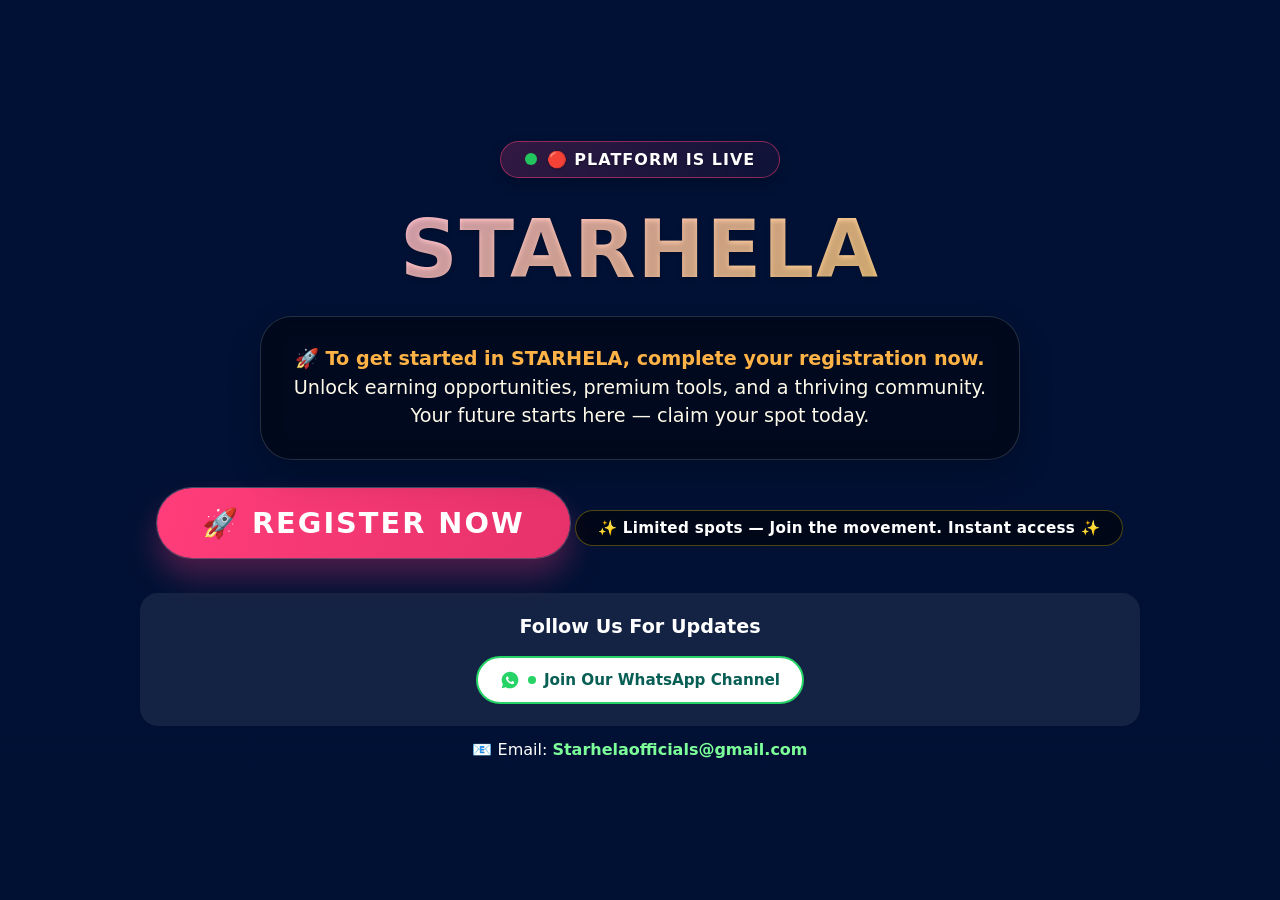
==== commit 5fb0f1bd: "Updated website" ====
--- a/registration.html
+++ b/registration.html
@@ -6,7 +6,7 @@
       name="viewport"
       content="width=device-width, initial-scale=1.0, maximum-scale=1.0, user-scalable=yes"
     />
-    <title>STARHELA — Platform is Live</title>
+    <title>STARHELA — Registration page</title>
     <link
       rel="icon"
       type="image/svg+xml"
@@ -57,63 +57,86 @@
         background-clip: text;
         color: transparent;
         text-shadow: 0 2px 5px rgba(0, 0, 0, 0.2);
-      }
-
-      h2 {
-        font-size: clamp(2rem, 5vw, 4rem);
-        font-weight: 300;
-        margin-bottom: 18px;
-      }
-
-      p {
-        font-size: 1.15rem;
+        margin-bottom: 16px;
+      }
+
+      /* Premium live badge */
+      .live-premium-badge {
+        display: inline-flex;
+        align-items: center;
+        gap: 10px;
+        background: linear-gradient(
+          135deg,
+          rgba(255, 61, 122, 0.2),
+          rgba(255, 61, 122, 0.05)
+        );
+        backdrop-filter: blur(12px);
+        padding: 8px 24px;
+        border-radius: 60px;
+        border: 1px solid rgba(255, 61, 122, 0.5);
+        margin-bottom: 25px;
+        box-shadow: 0 6px 14px rgba(0, 0, 0, 0.2);
+      }
+      .pulse-indicator {
+        width: 12px;
+        height: 12px;
+        background: #22c55e;
+        border-radius: 50%;
+        box-shadow: 0 0 0 0 rgba(34, 197, 94, 0.6);
+        animation: livePulse 1.5s infinite;
+      }
+      @keyframes livePulse {
+        0% {
+          box-shadow: 0 0 0 0 rgba(34, 197, 94, 0.7);
+        }
+        70% {
+          box-shadow: 0 0 0 10px rgba(34, 197, 94, 0);
+        }
+        100% {
+          box-shadow: 0 0 0 0 rgba(34, 197, 94, 0);
+        }
+      }
+      .live-premium-badge span {
+        font-weight: 700;
+        letter-spacing: 1px;
+        color: #fff;
+        text-shadow: 0 1px 2px rgba(0, 0, 0, 0.3);
+      }
+      /* Headline style */
+      .post-launch-headline {
+        background: linear-gradient(135deg, #ffd966, #ffb347);
+        -webkit-background-clip: text;
+        background-clip: text;
+        color: transparent;
+        font-weight: 700;
+      }
+
+      /* Description card */
+      .post-launch-description {
+        background: rgba(0, 0, 0, 0.45);
+        backdrop-filter: blur(10px);
+        border-radius: 32px;
+        padding: 28px 30px;
+        margin: 20px auto 28px;
         max-width: 760px;
-        margin: 0 auto 28px;
-        line-height: 1.6;
-        color: #f0f0f0;
-      }
-
-      .timer {
-        display: grid;
-        grid-template-columns: repeat(auto-fit, minmax(130px, 1fr));
-        gap: 18px;
-        max-width: 700px;
-        margin: 25px auto;
-      }
-
-      .box {
-        background: rgba(255, 255, 255, 0.92);
-        backdrop-filter: blur(4px);
-        border-radius: 50%;
-        width: 130px;
-        height: 130px;
-        margin: auto;
-        display: flex;
-        flex-direction: column;
-        justify-content: center;
-        box-shadow: 0 15px 35px rgba(0, 0, 0, 0.3);
-        transition: transform 0.2s;
-      }
-      .box:hover {
-        transform: scale(1.02);
-      }
-
-      .num {
-        font-size: 2.5rem;
-        color: #ff3d7a;
-        font-weight: 800;
-      }
-      .label {
-        font-weight: 700;
-        color: #111;
-        letter-spacing: 1px;
-      }
-
-      /* Registration mega button (hidden initially) */
+        border: 1px solid rgba(255, 255, 255, 0.15);
+        box-shadow: 0 15px 35px rgba(0, 0, 0, 0.2);
+      }
+      .post-launch-description p {
+        margin: 0;
+        font-size: 1.2rem;
+        font-weight: 500;
+        line-height: 1.5;
+        color: #fef9e8;
+      }
+      .post-launch-description strong {
+        color: #ffb347;
+      }
+
+      /* Registration button */
       .registration-block {
-        margin: 25px auto 20px;
+        margin: 20px auto 20px;
         text-align: center;
-        display: none;
         animation: fadeZoom 0.7s cubic-bezier(0.2, 0.9, 0.4, 1.1);
       }
       .register-btn {
@@ -125,104 +148,35 @@
         border-radius: 80px;
         color: white;
         cursor: pointer;
-        transition: all 0.25s ease;
+        transition: all 0.3s cubic-bezier(0.2, 0.9, 0.4, 1.1);
         box-shadow:
-          0 12px 28px rgba(0, 0, 0, 0.3),
-          0 0 0 1px rgba(255, 255, 255, 0.2);
+          0 18px 32px rgba(255, 61, 122, 0.3),
+          0 0 0 1px rgba(255, 255, 255, 0.25);
         font-family: inherit;
         letter-spacing: 2px;
       }
       .register-btn:hover {
-        transform: scale(1.02) translateY(-3px);
+        transform: scale(1.03) translateY(-4px);
         background: linear-gradient(105deg, #ff2060, #dc2c60);
-        box-shadow: 0 20px 35px rgba(0, 0, 0, 0.4);
+        box-shadow: 0 28px 40px rgba(255, 61, 122, 0.4);
       }
       .register-btn:active {
         transform: scale(0.98);
       }
       .register-hint {
-        margin-top: 15px;
+        margin-top: 18px;
         font-size: 0.95rem;
-        background: rgba(0, 0, 0, 0.5);
+        background: rgba(0, 0, 0, 0.55);
+        backdrop-filter: blur(10px);
         display: inline-block;
-        padding: 6px 18px;
+        padding: 8px 22px;
         border-radius: 50px;
-        backdrop-filter: blur(8px);
-        font-weight: 500;
-      }
-
-      /* email capture group — will be hidden after launch via JS */
-      .email-capture {
-        margin: 20px auto 0;
-        max-width: 500px;
-        background: rgba(255, 255, 255, 0.12);
-        backdrop-filter: blur(8px);
-        border-radius: 60px;
-        padding: 6px;
-        display: flex;
-        gap: 8px;
-        flex-wrap: wrap;
-        justify-content: center;
-      }
-
-      .email-capture input {
-        flex: 1;
-        min-width: 200px;
-        padding: 14px 20px;
-        border: none;
-        border-radius: 50px;
-        font-size: 1rem;
-        background: #fff;
-        color: #111;
-        outline: none;
-      }
-
-      .email-capture button {
-        background: #ff3d7a;
-        color: #fff;
-        border: none;
-        padding: 14px 28px;
-        border-radius: 50px;
-        font-weight: 700;
-        font-size: 1rem;
-        cursor: pointer;
-        transition: all 0.2s;
-        white-space: nowrap;
-      }
-
-      .email-capture button:hover {
-        background: #e62e68;
-        transform: scale(1.02);
-      }
-
-      .email-capture button:disabled {
-        background: #999;
-        cursor: not-allowed;
-        transform: none;
-      }
-
-      .success-msg {
-        margin-top: 12px;
-        font-size: 0.85rem;
-        color: #7dff9a;
-        display: none;
-      }
-
-      .error-msg {
-        margin-top: 12px;
-        font-size: 0.85rem;
-        color: #ff8888;
-        display: none;
-      }
-
-      .loading-msg {
-        margin-top: 12px;
-        font-size: 0.85rem;
-        color: #ffd966;
-        display: none;
-      }
-
-      /* contact section and badges */
+        font-weight: 600;
+        letter-spacing: 0.3px;
+        border: 1px solid rgba(255, 215, 0, 0.3);
+      }
+
+      /* Contact section */
       .contact {
         margin-top: 35px;
         background: rgba(255, 255, 255, 0.08);
@@ -230,12 +184,10 @@
         border-radius: 18px;
         backdrop-filter: blur(6px);
       }
-
       .contact h3 {
         font-size: 1.2rem;
         margin-bottom: 8px;
       }
-
       .buttons {
         display: flex;
         gap: 14px;
@@ -244,76 +196,6 @@
         margin-top: 18px;
         align-items: center;
       }
-
-      .wa-wrap {
-        position: relative;
-        display: inline-block;
-      }
-
-      .badge {
-        position: absolute;
-        top: -9px;
-        right: -10px;
-        background: #ef4444;
-        color: #fff;
-        font-size: 0.62rem;
-        font-weight: 800;
-        padding: 3px 8px;
-        border-radius: 999px;
-        border: 2px solid #001a45;
-        white-space: nowrap;
-        z-index: 2;
-        animation: bpulse 2s infinite;
-      }
-
-      @keyframes bpulse {
-        0%,
-        100% {
-          transform: scale(1);
-        }
-        50% {
-          transform: scale(1.13);
-        }
-      }
-
-      @keyframes fadeZoom {
-        0% {
-          opacity: 0;
-          transform: scale(0.92);
-        }
-        100% {
-          opacity: 1;
-          transform: scale(1);
-        }
-      }
-
-      .btn {
-        display: inline-flex;
-        align-items: center;
-        gap: 8px;
-        padding: 12px 22px;
-        border-radius: 999px;
-        background: #25d366;
-        color: #fff;
-        font-weight: 700;
-        font-size: 0.95rem;
-        text-decoration: none;
-        transition:
-          background 0.2s,
-          transform 0.15s;
-      }
-
-      .btn:hover {
-        background: #1ebe5a;
-        transform: translateY(-1px);
-        text-decoration: none;
-      }
-      .btn svg {
-        width: 20px;
-        height: 20px;
-        flex-shrink: 0;
-      }
-
       .btn-channel {
         display: inline-flex;
         align-items: center;
@@ -330,7 +212,6 @@
           background 0.2s,
           transform 0.15s;
       }
-
       .btn-channel:hover {
         background: #e6faf0;
         transform: translateY(-1px);
@@ -341,7 +222,6 @@
         height: 20px;
         flex-shrink: 0;
       }
-
       .live-dot {
         width: 8px;
         height: 8px;
@@ -351,7 +231,15 @@
         flex-shrink: 0;
         animation: bpulse 1.6s infinite;
       }
-
+      @keyframes bpulse {
+        0%,
+        100% {
+          transform: scale(1);
+        }
+        50% {
+          transform: scale(1.13);
+        }
+      }
       .email-link {
         color: #7dff9a;
         font-weight: 600;
@@ -360,147 +248,32 @@
       .email-link:hover {
         text-decoration: underline;
       }
-
-      footer {
-        margin-top: 20px;
-        color: #ddd;
-        font-size: 0.95rem;
-      }
-
-      /* Hide timer container when registration mode is active */
-      .timer-container.hide-timer {
-        display: none;
-      }
-
-      .info-after-launch {
-        background: rgba(0, 0, 0, 0.4);
-        padding: 8px 14px;
-        border-radius: 60px;
-        display: inline-block;
-        margin-top: 6px;
-        font-size: 0.9rem;
-      }
-
-      /* ========= POST-LAUNCH ENHANCEMENTS ========= */
-      /* Premium live badge styling */
-      .live-premium-badge {
-        display: inline-flex;
-        align-items: center;
-        gap: 10px;
-        background: linear-gradient(
-          135deg,
-          rgba(255, 61, 122, 0.2),
-          rgba(255, 61, 122, 0.05)
-        );
-        backdrop-filter: blur(12px);
-        padding: 8px 24px;
-        border-radius: 60px;
-        border: 1px solid rgba(255, 61, 122, 0.5);
-        margin-bottom: 20px;
-        box-shadow: 0 6px 14px rgba(0, 0, 0, 0.2);
-      }
-      .pulse-indicator {
-        width: 12px;
-        height: 12px;
-        background: #22c55e;
-        border-radius: 50%;
-        box-shadow: 0 0 0 0 rgba(34, 197, 94, 0.6);
-        animation: livePulse 1.5s infinite;
-      }
-      @keyframes livePulse {
+      @keyframes fadeZoom {
         0% {
-          box-shadow: 0 0 0 0 rgba(34, 197, 94, 0.7);
-        }
-        70% {
-          box-shadow: 0 0 0 10px rgba(34, 197, 94, 0);
+          opacity: 0;
+          transform: scale(0.92);
         }
         100% {
-          box-shadow: 0 0 0 0 rgba(34, 197, 94, 0);
-        }
-      }
-      .live-premium-badge span {
-        font-weight: 700;
-        letter-spacing: 1px;
-        color: #fff;
-        text-shadow: 0 1px 2px rgba(0, 0, 0, 0.3);
-      }
-      /* Post-launch headline polish */
-      .post-launch-headline {
-        background: linear-gradient(135deg, #ffd966, #ffb347);
-        -webkit-background-clip: text;
-        background-clip: text;
-        color: transparent;
-        font-weight: 700;
-      }
-      /* Enhanced description card */
-      .post-launch-description {
-        background: rgba(0, 0, 0, 0.35);
-        backdrop-filter: blur(10px);
-        border-radius: 32px;
-        padding: 22px 28px;
-        margin: 25px auto 20px;
-        max-width: 760px;
-        border: 1px solid rgba(255, 255, 255, 0.15);
-        box-shadow: 0 15px 35px rgba(0, 0, 0, 0.2);
-      }
-      .post-launch-description p {
-        margin: 0;
-        font-size: 1.18rem;
-        font-weight: 500;
-      }
-      /* registration button premium hover */
-      .register-btn-premium {
-        background: linear-gradient(105deg, #ff3d7a, #c0265a);
-        box-shadow:
-          0 18px 32px rgba(255, 61, 122, 0.3),
-          0 0 0 1px rgba(255, 255, 255, 0.25);
-        transition: all 0.3s cubic-bezier(0.2, 0.9, 0.4, 1.1);
-      }
-      .register-btn-premium:hover {
-        transform: scale(1.03) translateY(-4px);
-        box-shadow: 0 28px 40px rgba(255, 61, 122, 0.4);
-      }
-      /* hint styled better */
-      .premium-hint {
-        background: rgba(0, 0, 0, 0.55);
-        backdrop-filter: blur(10px);
-        font-weight: 600;
-        letter-spacing: 0.3px;
-        border: 1px solid rgba(255, 215, 0, 0.3);
-        margin-top: 18px;
-      }
-      /* Hide email capture group instantly after launch */
-      .email-capture.hide-email-group {
-        display: none !important;
-      }
-
+          opacity: 1;
+          transform: scale(1);
+        }
+      }
       @media (max-width: 480px) {
-        .box {
-          width: 90px;
-          height: 90px;
-        }
-        .num {
-          font-size: 1.7rem;
-        }
-        .label {
-          font-size: 0.7rem;
-        }
         .register-btn {
           font-size: 1.3rem;
           padding: 14px 30px;
         }
-        .email-capture {
-          border-radius: 30px;
-        }
-        .email-capture input {
-          padding: 10px 16px;
-          min-width: 160px;
-        }
-        .email-capture button {
-          padding: 10px 20px;
-        }
         .post-launch-description {
-          padding: 16px 18px;
+          padding: 18px 20px;
+        }
+        .post-launch-description p {
+          font-size: 1rem;
+        }
+        .live-premium-badge {
+          padding: 6px 18px;
+        }
+        .register-hint {
+          font-size: 0.8rem;
         }
       }
     </style>
@@ -508,64 +281,39 @@
   <body>
     <section class="hero">
       <div class="container">
+        <!-- Live badge -->
+        <div class="live-premium-badge">
+          <div class="pulse-indicator"></div>
+          <span>🔴 PLATFORM IS LIVE</span>
+        </div>
+
         <h1>STARHELA</h1>
-        <h2 id="mainHeadline">Coming Soon</h2>
-        <p id="descriptionText">
-          We are launching on <strong>2nd May, 2:00 PM</strong>. Be ready —
-          exciting new features and products designed to help you earn money
-          online.
-        </p>
-
-        <!-- TIMER SECTION (will be hidden after launch) -->
-        <div id="timerWrapper" class="timer-container">
-          <div class="timer">
-            <div class="box">
-              <div class="num" id="days">00</div>
-              <div class="label">Days</div>
-            </div>
-            <div class="box">
-              <div class="num" id="hours">00</div>
-              <div class="label">Hours</div>
-            </div>
-            <div class="box">
-              <div class="num" id="mins">00</div>
-              <div class="label">Mins</div>
-            </div>
-            <div class="box">
-              <div class="num" id="secs">00</div>
-              <div class="label">Secs</div>
-            </div>
-          </div>
+
+        <!-- Premium description card: Brief and action-oriented -->
+        <div class="post-launch-description">
+          <p>
+            🚀
+            <strong
+              >To get started in STARHELA, complete your registration
+              now.</strong
+            ><br />
+            Unlock earning opportunities, premium tools, and a thriving
+            community.<br />
+            Your future starts here — claim your spot today.
+          </p>
         </div>
 
-        <!-- REGISTRATION BUTTON BLOCK (appears automatically after launch) -->
-        <div id="registrationBlock" class="registration-block">
-          <button id="dynamicRegisterBtn" class="register-btn">
+        <!-- Registration button -->
+        <div class="registration-block">
+          <button id="registerNowBtn" class="register-btn">
             🚀 REGISTER NOW
           </button>
           <div class="register-hint">
-            ✨ Limited spots – Join the STARHELA community ✨
+            ✨ Limited spots — Join the movement. Instant access ✨
           </div>
         </div>
 
-        <!-- Email Capture Form - will be hidden after launch -->
-        <div id="emailCaptureGroup" class="email-capture">
-          <input
-            type="email"
-            id="visitorEmail"
-            placeholder="Enter your email to get notified"
-            required
-          />
-          <button id="notifyBtn">Notify Me</button>
-        </div>
-        <div id="loadingMsg" class="loading-msg">⏳ Submitting...</div>
-        <div id="successMsg" class="success-msg">
-          ✓ Thanks! We'll notify you at <span id="submittedEmail"></span>
-        </div>
-        <div id="errorMsg" class="error-msg">
-          ✗ Something went wrong. Please try again or contact us directly.
-        </div>
-
+        <!-- Community & contact -->
         <div class="contact">
           <h3>Follow Us For Updates</h3>
           <div class="buttons">
@@ -601,298 +349,22 @@
     </section>
 
     <script>
+      // STARHELA - POST LAUNCH PAGE (Clean & Professional)
+      // Registration redirect: https://starhela.com/register.php?ref=sydney
       (function () {
-        // --- CONFIGURATION ---
-        const TARGET_DATE_STR = "2026-05-02T14:00:00"; // May 2, 2026 2:00 PM
         const REGISTER_URL = "https://starhela.com/register.php?ref=sydney";
-
-        // DOM elements
-        const timerContainer = document.getElementById("timerWrapper");
-        const registrationDiv = document.getElementById("registrationBlock");
-        const daysSpan = document.getElementById("days");
-        const hoursSpan = document.getElementById("hours");
-        const minsSpan = document.getElementById("mins");
-        const secsSpan = document.getElementById("secs");
-        const mainHeadline = document.getElementById("mainHeadline");
-        const descriptionPara = document.getElementById("descriptionText");
-        const registerBtn = document.getElementById("dynamicRegisterBtn");
-        const emailCaptureGroup = document.getElementById("emailCaptureGroup");
-
-        // Helper: check if launch time has passed
-        function isLaunchTimePassed(targetDateObj) {
-          const now = new Date();
-          return now >= targetDateObj;
-        }
-
-        // Enhanced post-launch UI improvements: modern, polished with badge and card
-        function enhancePostLaunchUI() {
-          // 1) Add a premium "LIVE" badge above headline
-          const containerDiv = document.querySelector(".container");
-          const existingBadge = document.querySelector(".live-premium-badge");
-          if (
-            !existingBadge &&
-            containerDiv &&
-            !document.getElementById("dynamicLiveBadge")
-          ) {
-            const liveBadge = document.createElement("div");
-            liveBadge.className = "live-premium-badge";
-            liveBadge.id = "dynamicLiveBadge";
-            liveBadge.innerHTML = `<div class="pulse-indicator"></div><span>🔴 PLATFORM IS LIVE</span>`;
-            // Insert after h1 or before h2
-            const h1El = document.querySelector("h1");
-            if (h1El && h1El.nextSibling) {
-              containerDiv.insertBefore(liveBadge, h1El.nextSibling);
-            } else {
-              containerDiv.prepend(liveBadge);
-            }
-          }
-
-          // Improve headline style with gradient emphasis if needed
-          if (mainHeadline) {
-            mainHeadline.innerHTML = `🎉 <span class="post-launch-headline">REGISTRATION OPEN</span> 🎉`;
-          }
-
-          // Wrap description into a sleek card (if not already modified)
-          if (descriptionPara && descriptionPara.parentNode) {
-            const parent = descriptionPara.parentNode;
-            const existingCard = document.querySelector(
-              ".post-launch-description",
-            );
-            if (!existingCard) {
-              const cardWrapper = document.createElement("div");
-              cardWrapper.className = "post-launch-description";
-              descriptionPara.parentNode.insertBefore(
-                cardWrapper,
-                descriptionPara,
-              );
-              cardWrapper.appendChild(descriptionPara);
-              descriptionPara.style.margin = "0";
-            } else {
-              // if already present just ensure content
-              if (!existingCard.contains(descriptionPara)) {
-                existingCard.innerHTML = "";
-                existingCard.appendChild(descriptionPara);
-                descriptionPara.style.margin = "0";
-              }
-            }
-            // set final text (professional)
-            descriptionPara.innerHTML = `<strong>✨ STARHELA is officially live!</strong> Start your journey now — cutting-edge tools, earning opportunities, and a vibrant community await. Join today and claim your spot.`;
-          } else {
-            // fallback
-            if (descriptionPara)
-              descriptionPara.innerHTML = `<strong>STARHELA is LIVE!</strong> Join now and start your journey. Click the button below to register instantly and unlock earning opportunities. Be part of the future.`;
-          }
-
-          // Style register button with premium class and add subtle micro-interactions
-          if (registerBtn) {
-            registerBtn.classList.add("register-btn-premium");
-            const hintDiv = document.querySelector(
-              ".registration-block .register-hint",
-            );
-            if (hintDiv) {
-              hintDiv.classList.add("premium-hint");
-              hintDiv.innerHTML = `🌟 Exclusive access — Limited enrollment. Start earning today. 🌟`;
-            }
-          }
-        }
-
-        // Hide email capture group permanently after launch
-        function hideEmailCapture() {
-          if (emailCaptureGroup) {
-            emailCaptureGroup.classList.add("hide-email-group");
-          }
-          // Also hide any associated messages/info (optional but cleaner)
-          const successMsgDiv = document.getElementById("successMsg");
-          const errorMsgDiv = document.getElementById("errorMsg");
-          const loadingMsgDiv = document.getElementById("loadingMsg");
-          if (successMsgDiv) successMsgDiv.style.display = "none";
-          if (errorMsgDiv) errorMsgDiv.style.display = "none";
-          if (loadingMsgDiv) loadingMsgDiv.style.display = "none";
-        }
-
-        // Switch UI to "LAUNCHED" mode: hide timer, show Register button, hide Notify Me, update wording + premium polish
-        function activateRegistrationMode() {
-          // Hide timer section completely
-          if (timerContainer) timerContainer.classList.add("hide-timer");
-          // Show registration block
-          if (registrationDiv) registrationDiv.style.display = "block";
-
-          // Hide the entire email capture group
-          hideEmailCapture();
-
-          // Apply advanced post-launch UI enhancements (badge, card, premium styling)
-          enhancePostLaunchUI();
-
-          // Re-attach redirect to the register button (ensure redirection works with premium styling)
-          if (registerBtn) {
-            const newBtn = registerBtn.cloneNode(true);
-            registerBtn.parentNode.replaceChild(newBtn, registerBtn);
-            newBtn.addEventListener("click", (e) => {
-              e.preventDefault();
-              window.location.href = REGISTER_URL;
-            });
-          } else {
-            const btn = document.getElementById("dynamicRegisterBtn");
-            if (btn) {
-              btn.addEventListener("click", () => {
-                window.location.href = REGISTER_URL;
-              });
-            }
-          }
-        }
-
-        const targetDate = new Date(TARGET_DATE_STR);
-
-        // Early check: if already launched, apply registration UI before any timer starts
-        if (isLaunchTimePassed(targetDate)) {
-          // Immediately switch to launched state
-          if (timerContainer) timerContainer.classList.add("hide-timer");
-          if (registrationDiv) registrationDiv.style.display = "block";
-          hideEmailCapture();
-          enhancePostLaunchUI();
-          // set register button redirection
-          if (registerBtn) {
-            const freshBtn = registerBtn.cloneNode(true);
-            registerBtn.parentNode.replaceChild(freshBtn, registerBtn);
-            freshBtn.addEventListener("click", (e) => {
-              e.preventDefault();
-              window.location.href = REGISTER_URL;
-            });
-          }
-          if (daysSpan) daysSpan.innerText = "00";
-          if (hoursSpan) hoursSpan.innerText = "00";
-          if (minsSpan) minsSpan.innerText = "00";
-          if (secsSpan) secsSpan.innerText = "00";
-        } else {
-          // Timer not expired yet: run countdown and monitor expiration
-          function updateCountdown() {
-            const now = new Date();
-            let diff = targetDate - now;
-            let expired = false;
-            if (diff <= 0) {
-              diff = 0;
-              expired = true;
-            }
-            const d = Math.floor(diff / (1000 * 60 * 60 * 24));
-            const h = Math.floor((diff / (1000 * 60 * 60)) % 24);
-            const m = Math.floor((diff / (1000 * 60)) % 60);
-            const s = Math.floor((diff / 1000) % 60);
-
-            if (daysSpan) daysSpan.textContent = String(d).padStart(2, "0");
-            if (hoursSpan) hoursSpan.textContent = String(h).padStart(2, "0");
-            if (minsSpan) minsSpan.textContent = String(m).padStart(2, "0");
-            if (secsSpan) secsSpan.textContent = String(s).padStart(2, "0");
-
-            if (expired && !window._launchModeActivated) {
-              window._launchModeActivated = true;
-              activateRegistrationMode();
-              if (window.countdownInterval)
-                clearInterval(window.countdownInterval);
-            }
-          }
-
-          updateCountdown();
-          window.countdownInterval = setInterval(updateCountdown, 1000);
-        }
-
-        const FORMSPREE_URL = "https://formspree.io/f/xrejgajg";
-        const notifyBtn = document.getElementById("notifyBtn");
-        const emailInput = document.getElementById("visitorEmail");
-        const successMsgDiv = document.getElementById("successMsg");
-        const errorMsgDiv = document.getElementById("errorMsg");
-        const loadingMsgDiv = document.getElementById("loadingMsg");
-        const submittedEmailSpan = document.getElementById("submittedEmail");
-
-        function hideMessages() {
-          if (successMsgDiv) successMsgDiv.style.display = "none";
-          if (errorMsgDiv) errorMsgDiv.style.display = "none";
-          if (loadingMsgDiv) loadingMsgDiv.style.display = "none";
-        }
-
-        function saveToLocalStorage(email) {
-          try {
-            let emails = JSON.parse(
-              localStorage.getItem("starhela_emails") || "[]",
-            );
-            if (!emails.includes(email)) {
-              emails.push(email);
-              localStorage.setItem("starhela_emails", JSON.stringify(emails));
-            }
-          } catch (e) {
-            console.warn(e);
-          }
-        }
-
-        async function submitToFormspree(email) {
-          const response = await fetch(FORMSPREE_URL, {
-            method: "POST",
-            headers: {
-              "Content-Type": "application/json",
-              Accept: "application/json",
-            },
-            body: JSON.stringify({ email: email }),
+        const registerButton = document.getElementById("registerNowBtn");
+
+        if (registerButton) {
+          registerButton.addEventListener("click", (e) => {
+            e.preventDefault();
+            window.location.href = REGISTER_URL;
           });
-          if (response.ok) return true;
-          else {
-            const data = await response.json();
-            throw new Error(data.error || "Formspree error");
-          }
-        }
-
-        if (notifyBtn && emailInput && !isLaunchTimePassed(targetDate)) {
-          notifyBtn.addEventListener("click", async () => {
-            const email = emailInput.value.trim();
-            if (!email || !email.includes("@") || !email.includes(".")) {
-              alert(
-                "Please enter a valid email address (e.g., name@example.com)",
-              );
-              return;
-            }
-            hideMessages();
-            if (loadingMsgDiv) loadingMsgDiv.style.display = "block";
-            notifyBtn.disabled = true;
-            try {
-              await submitToFormspree(email);
-              saveToLocalStorage(email);
-              if (submittedEmailSpan) submittedEmailSpan.textContent = email;
-              if (loadingMsgDiv) loadingMsgDiv.style.display = "none";
-              if (successMsgDiv) successMsgDiv.style.display = "block";
-              emailInput.value = "";
-              setTimeout(() => {
-                if (successMsgDiv) successMsgDiv.style.display = "none";
-              }, 5000);
-            } catch (err) {
-              console.error(err);
-              if (loadingMsgDiv) loadingMsgDiv.style.display = "none";
-              if (errorMsgDiv) errorMsgDiv.style.display = "block";
-              setTimeout(() => {
-                if (errorMsgDiv) errorMsgDiv.style.display = "none";
-              }, 5000);
-            } finally {
-              notifyBtn.disabled = false;
-            }
-          });
-          emailInput.addEventListener("keypress", (e) => {
-            if (e.key === "Enter") notifyBtn.click();
-          });
-        } else if (isLaunchTimePassed(targetDate)) {
-          // already launched, ensure email group is hidden and no event listeners conflict
-          hideEmailCapture();
-        }
-
-        // Extra double-check: if launched, hide email capture group on any dynamic load
-        if (
-          isLaunchTimePassed(targetDate) &&
-          emailCaptureGroup &&
-          !emailCaptureGroup.classList.contains("hide-email-group")
-        ) {
-          hideEmailCapture();
-        }
-        console.log(
-          "✅ STARHELA — Post-launch improvements active: Notify Me hidden, premium live UI ready.",
-        );
+        }
+
+        // Optional: add subtle console info
+        console.log("✅ STARHELA — Platform is LIVE. Registration ready.");
       })();
     </script>
   </body>
 </html>
-```
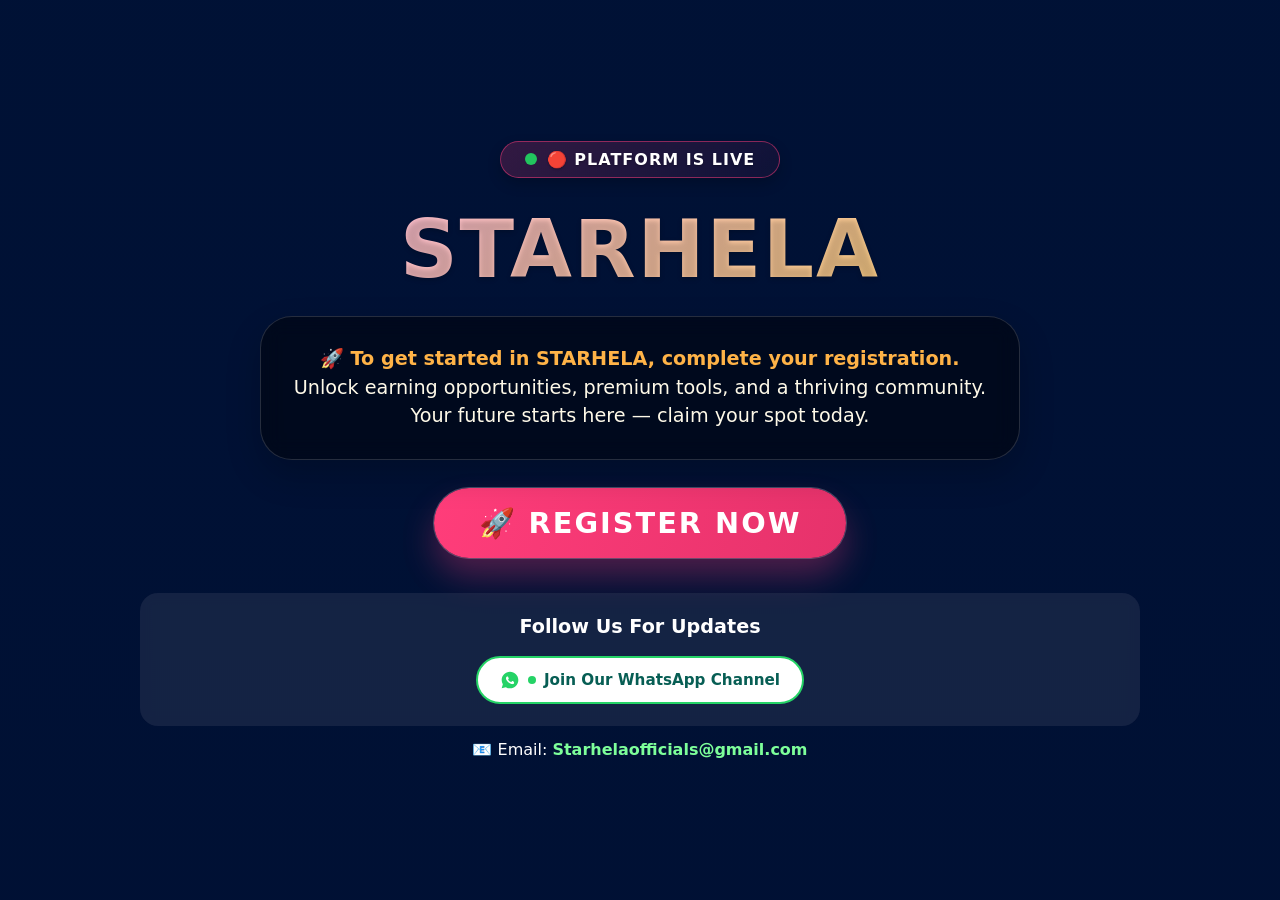
==== commit 45571b9b: "Updated website" ====
--- a/registration.html
+++ b/registration.html
@@ -163,18 +163,6 @@
       .register-btn:active {
         transform: scale(0.98);
       }
-      .register-hint {
-        margin-top: 18px;
-        font-size: 0.95rem;
-        background: rgba(0, 0, 0, 0.55);
-        backdrop-filter: blur(10px);
-        display: inline-block;
-        padding: 8px 22px;
-        border-radius: 50px;
-        font-weight: 600;
-        letter-spacing: 0.3px;
-        border: 1px solid rgba(255, 215, 0, 0.3);
-      }
 
       /* Contact section */
       .contact {
@@ -272,9 +260,6 @@
         .live-premium-badge {
           padding: 6px 18px;
         }
-        .register-hint {
-          font-size: 0.8rem;
-        }
       }
     </style>
   </head>
@@ -294,8 +279,7 @@
           <p>
             🚀
             <strong
-              >To get started in STARHELA, complete your registration
-              now.</strong
+              >To get started in STARHELA, complete your registration.</strong
             ><br />
             Unlock earning opportunities, premium tools, and a thriving
             community.<br />
@@ -308,9 +292,6 @@
           <button id="registerNowBtn" class="register-btn">
             🚀 REGISTER NOW
           </button>
-          <div class="register-hint">
-            ✨ Limited spots — Join the movement. Instant access ✨
-          </div>
         </div>
 
         <!-- Community & contact -->
